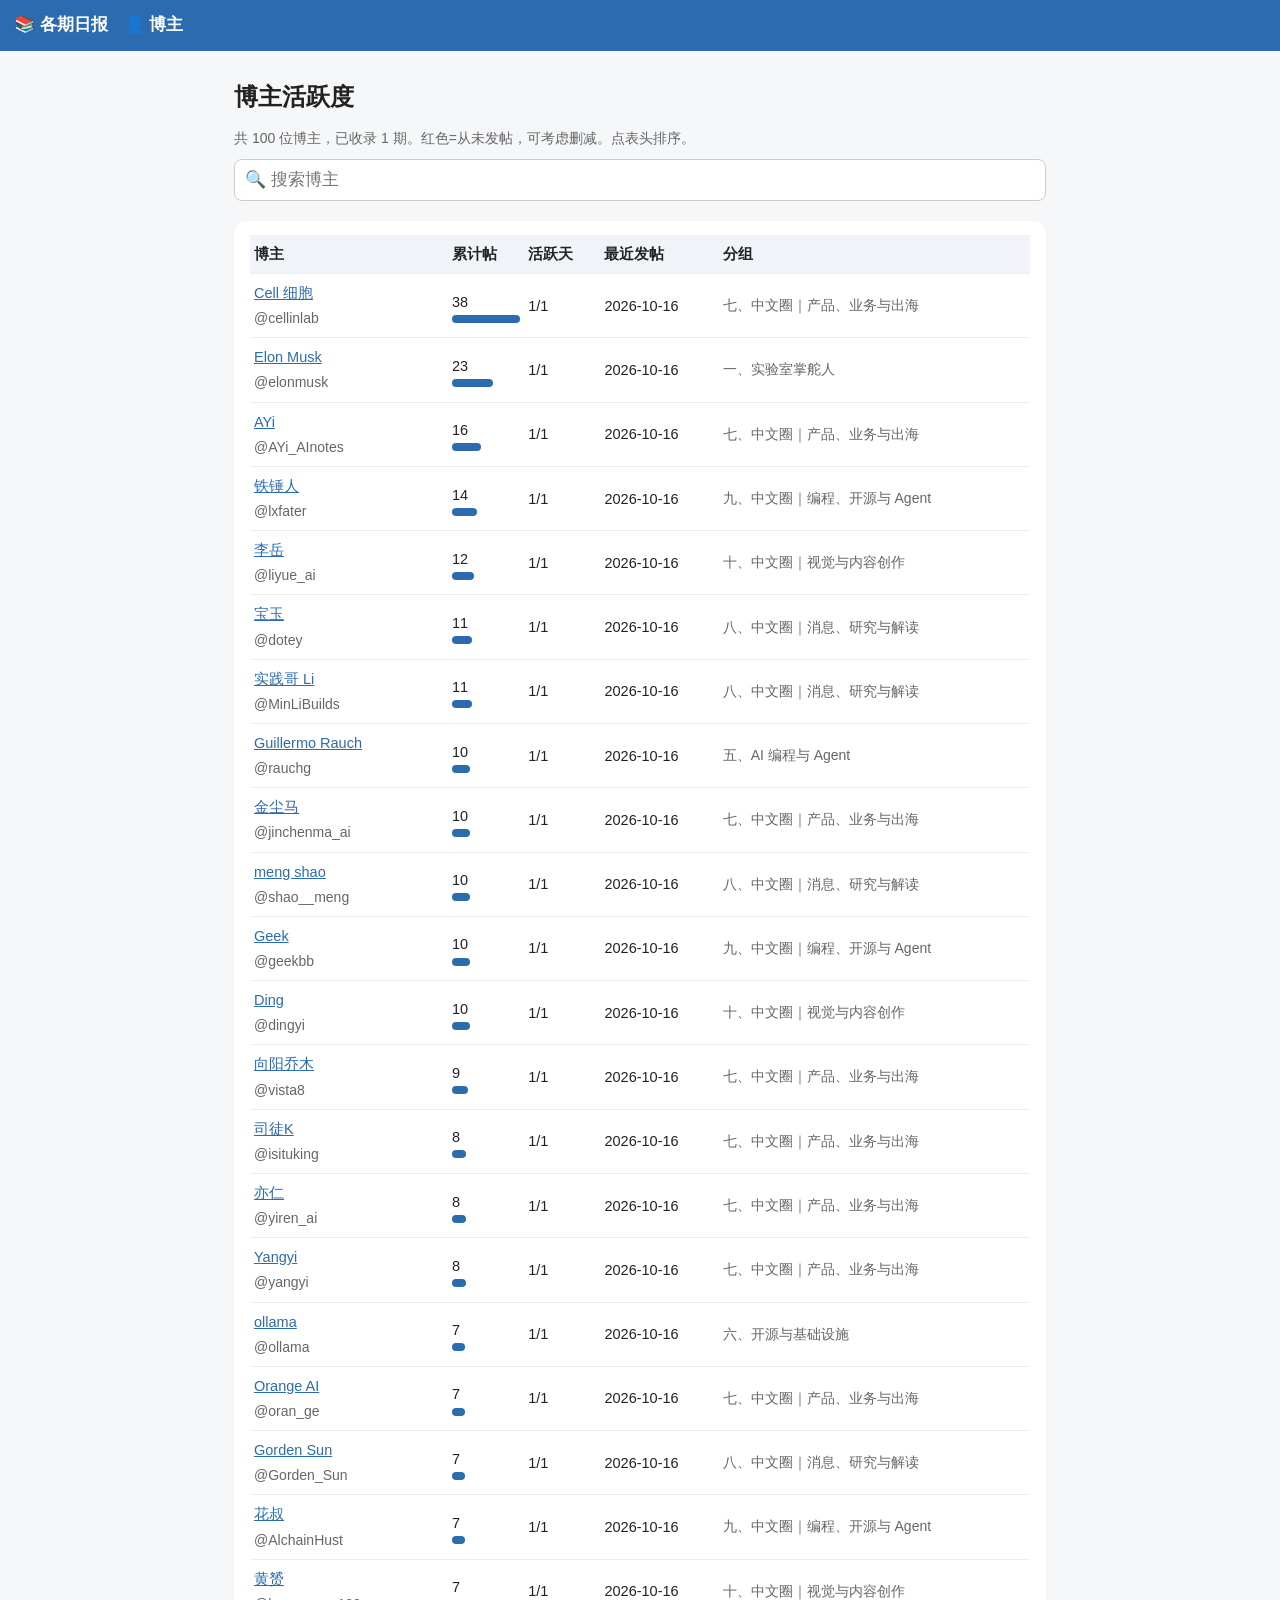
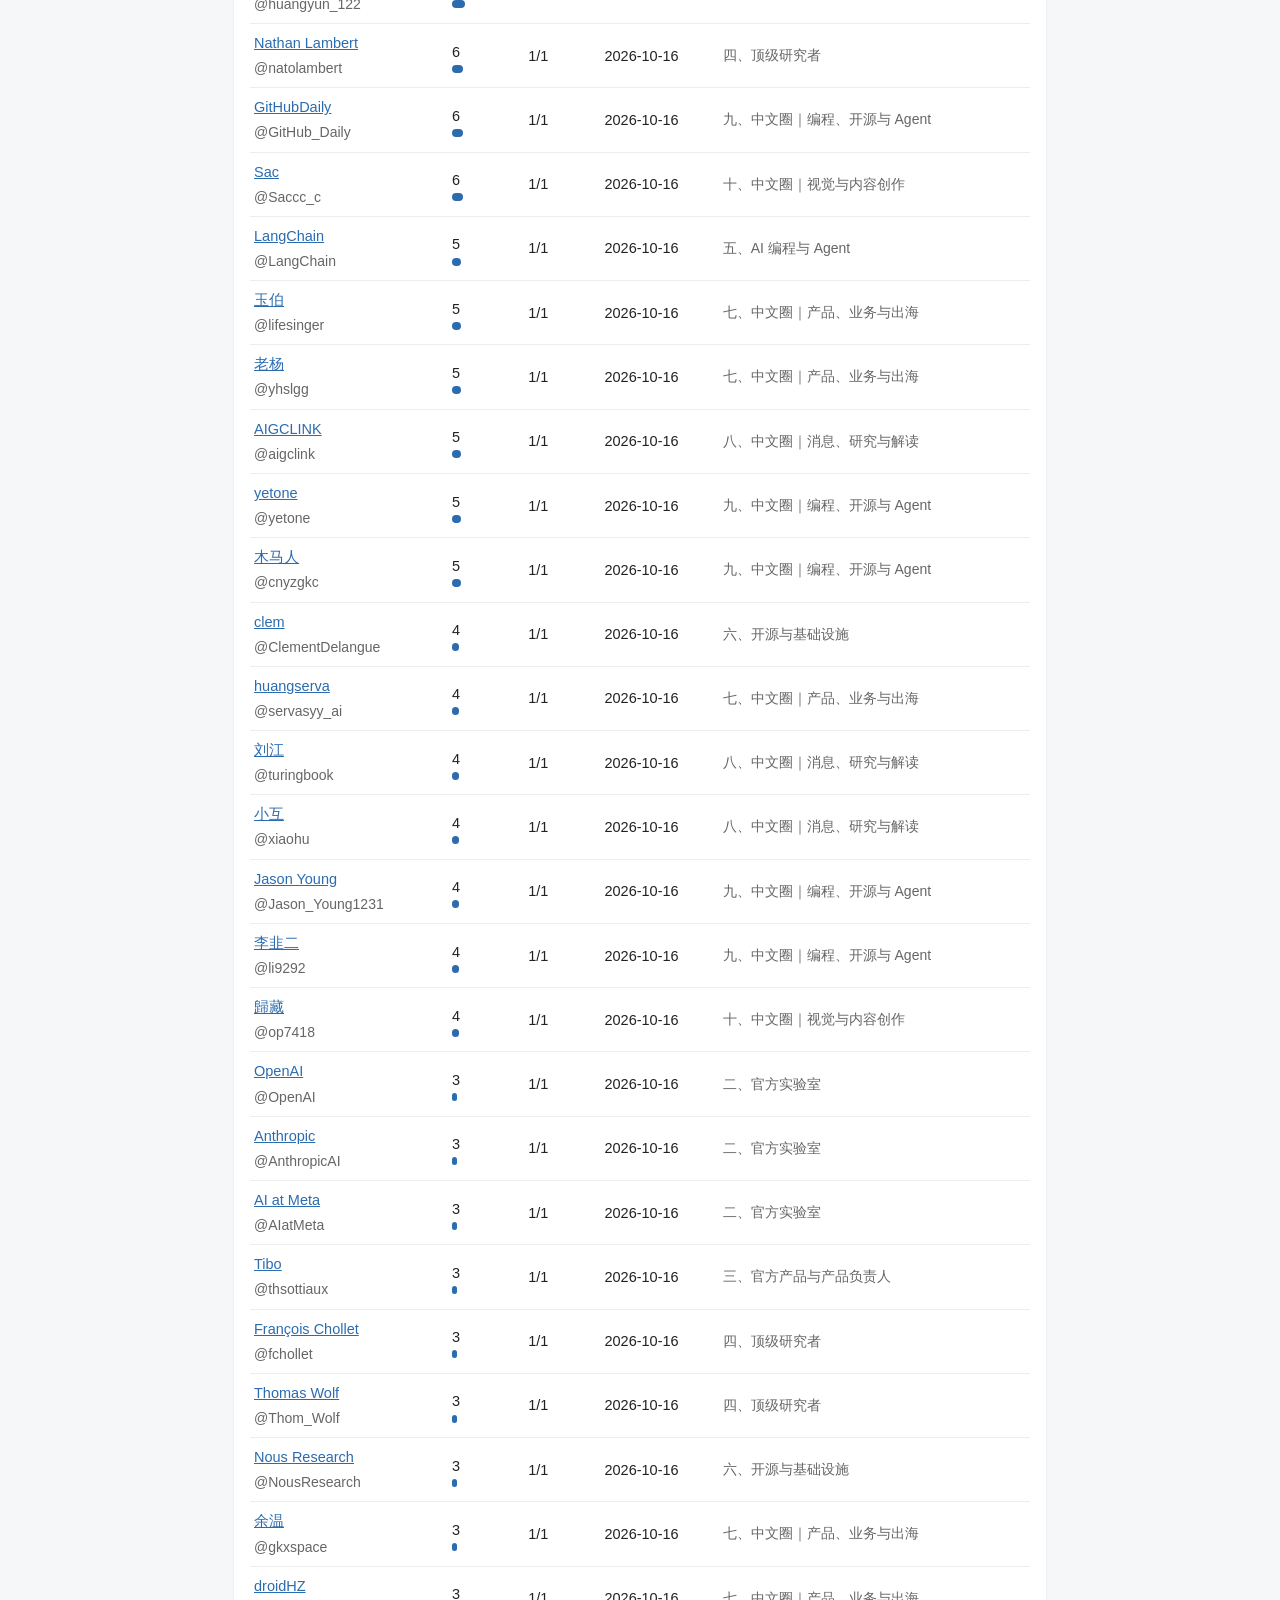
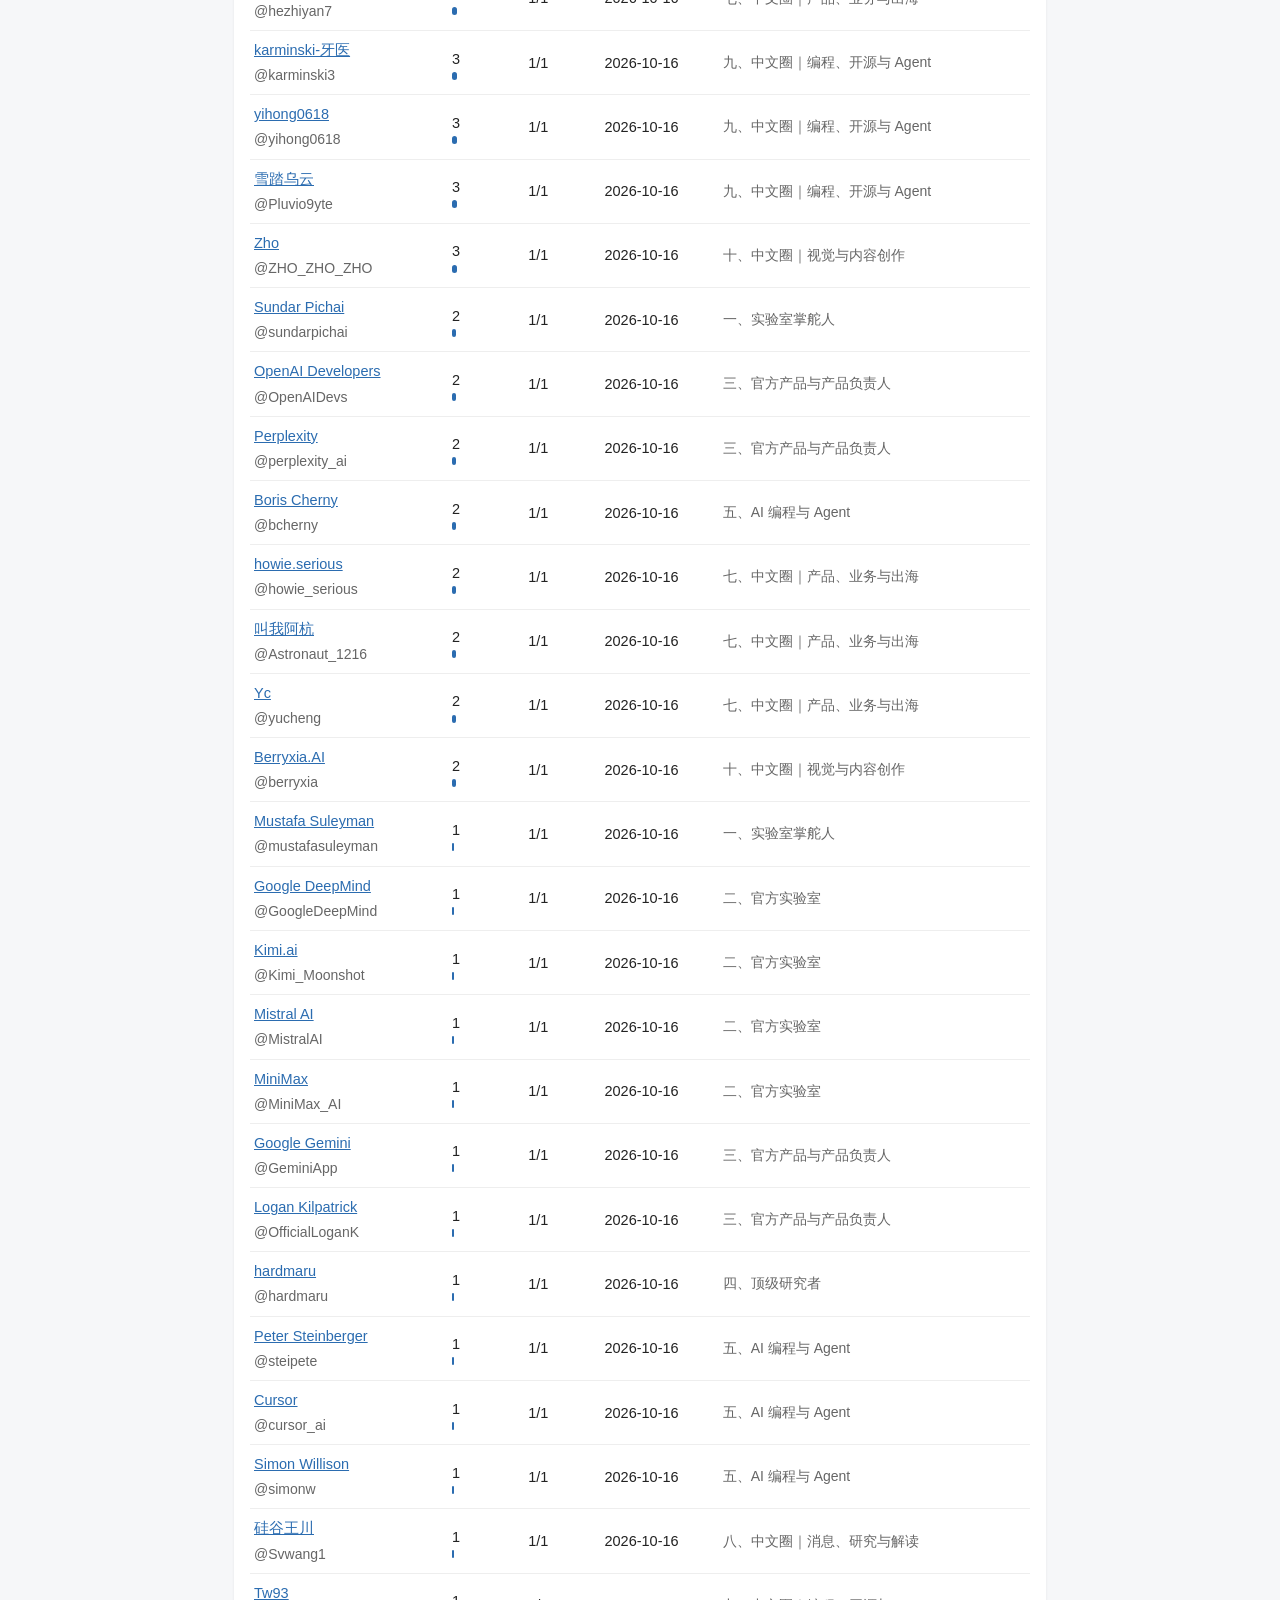
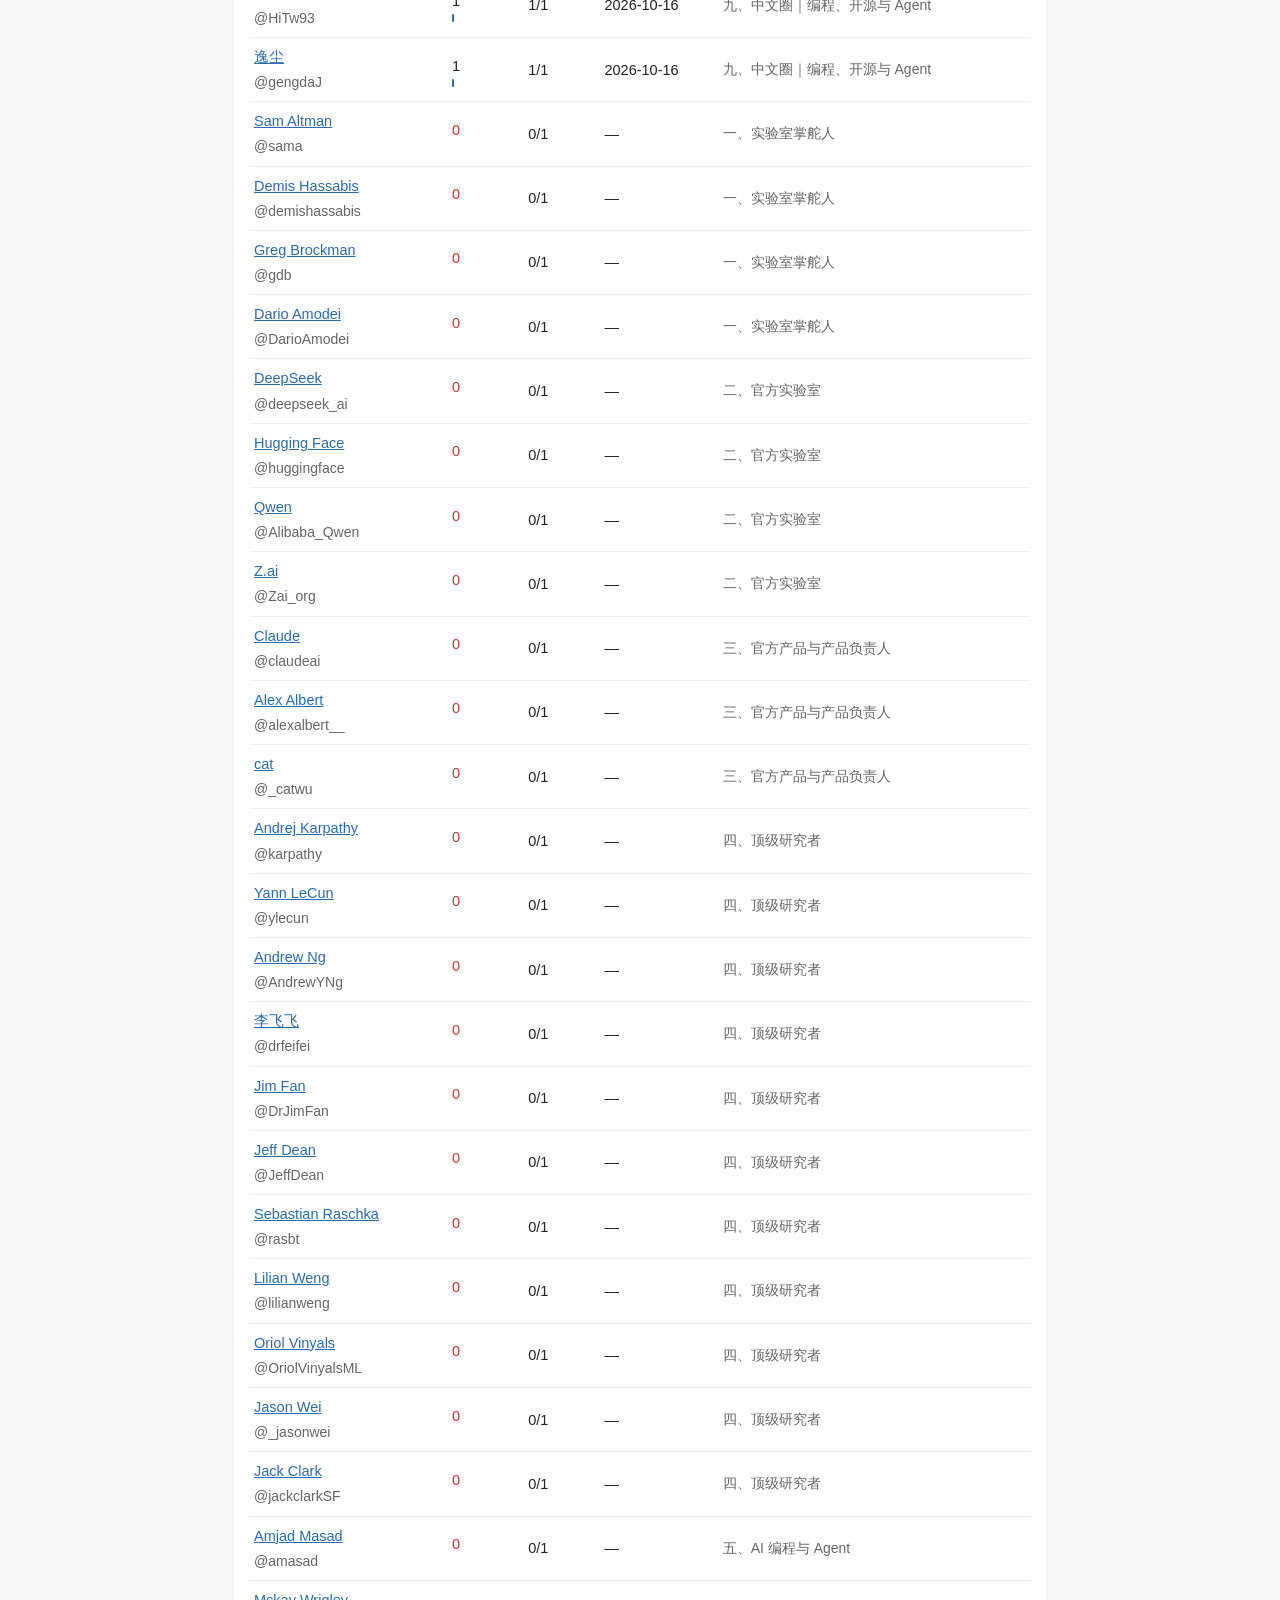
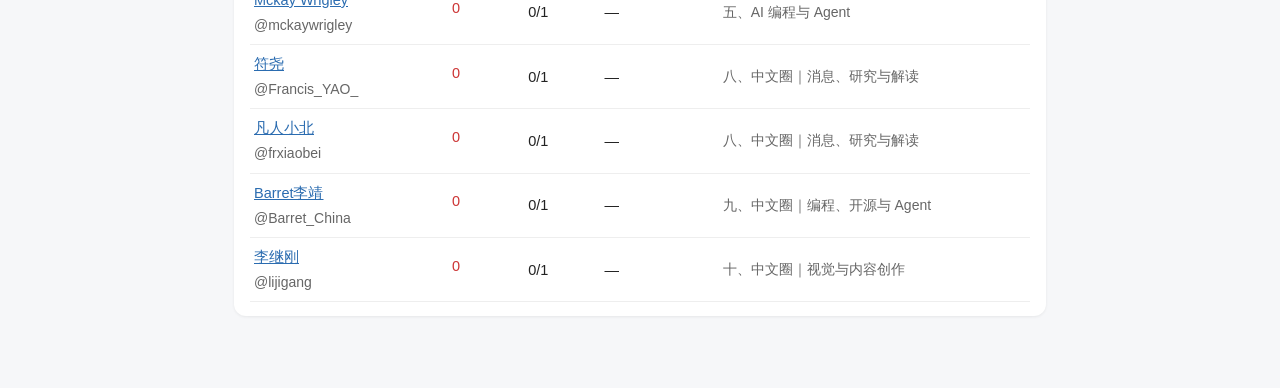
==== bloggers.html @ f1da1200 "first issue 2026-10-16" ====
<!doctype html><html lang="zh-CN"><head><meta charset="utf-8"><meta name="viewport" content="width=device-width,initial-scale=1"><title>博主活跃度</title><link rel="stylesheet" href="assets/style.css"><script src="assets/common.js"></script></head>
<body><main><h1>博主活跃度</h1><div class="sub" id="s"></div><div class="controls"><input id="q" placeholder="🔍 搜索博主"></div><div class="card"><table><thead><tr><th data-k="name">博主</th><th data-k="total">累计帖</th><th data-k="days_active">活跃天</th><th data-k="last" class="hide-m">最近发帖</th><th class="hide-m">分组</th></tr></thead><tbody id="tb"></tbody></table></div></main>
<script>let B,k='total',q='';fetch('data/bloggers.json').then(r=>r.json()).then(x=>{B=x;$('#s').textContent=`共 ${x.bloggers.length} 位博主，已收录 ${x.issues} 期。红色=从未发帖，可考虑删减。点表头排序。`;r()});
document.querySelectorAll('th[data-k]').forEach(t=>t.onclick=()=>{k=t.dataset.k;r()});$('#q').oninput=e=>{q=e.target.value.toLowerCase();r()};
function r(){const m=Math.max(1,...B.bloggers.map(b=>b.total));const L=B.bloggers.filter(b=>(b.handle+b.name).toLowerCase().includes(q)).sort((a,b)=>k==='name'?a.name.localeCompare(b.name):(b[k]>a[k]?1:b[k]<a[k]?-1:0));
$('#tb').innerHTML=L.map(b=>`<tr><td><a href="https://x.com/${b.handle}" target="_blank">${esc(b.name)}</a><div class="sub">@${esc(b.handle)}</div></td><td class="${b.total?'':'zero'}">${b.total}<div class="bar" style="width:${b.total/m*100}%"></div></td><td>${b.days_active}/${B.issues}</td><td class="hide-m">${b.last||'—'}</td><td class="hide-m sub">${esc(b.group.split('：')[0])}</td></tr>`).join('')}</script></body></html>
---- assets/style.css ----
*{box-sizing:border-box}body{font-family:-apple-system,"PingFang SC","Microsoft YaHei",sans-serif;background:#f6f7f9;color:#222;margin:0;line-height:1.8;font-size:17px}
main{max-width:840px;margin:auto;padding:16px 14px 60px}header.nav{background:#2b6cb0;color:#fff;padding:10px 14px}header.nav a{color:#fff;margin-right:16px;text-decoration:none;font-weight:600}
h1{font-size:24px;margin:8px 0}.sub{color:#666;font-size:14px}a{color:#2b6cb0}
.card{background:#fff;border-radius:12px;padding:14px 16px;margin:12px 0;box-shadow:0 1px 3px #0001}
.stats{display:flex;gap:10px}.stats div{flex:1;background:#fff;border-radius:10px;padding:8px;text-align:center;font-size:14px}.stats b{display:block;font-size:24px;color:#2b6cb0}
.tldr{background:#fff7e0;border-left:6px solid #f0a500}.insight{background:#eefaf1;border-left:6px solid #2f9e57}.insight h3{margin:10px 0 2px;font-size:17px}.insight p{margin:0 0 6px}
.controls{position:sticky;top:0;background:#f6f7f9;padding:8px 0;z-index:5}.controls input{width:100%;font-size:17px;padding:10px;border:1px solid #ccc;border-radius:8px}
.chips{margin-top:6px}.chip{display:inline-block;border:1px solid #bbb;border-radius:16px;padding:2px 10px;margin:3px;font-size:14px;cursor:pointer;background:#fff;user-select:none}.chip.on{background:#2b6cb0;color:#fff;border-color:#2b6cb0}
.post{padding:12px 0;border-bottom:1px dashed #e3e3e3}.post.hl{background:#fffbe8;margin:0 -10px;padding:12px 10px;border-radius:8px}.star{background:#f0a500;color:#fff;font-size:12px;padding:1px 6px;border-radius:4px;margin-right:6px}
.c{font-weight:600}.kp{margin:4px 0;font-size:15.5px}.zh{font-size:15.5px;color:#234;margin-top:4px}details{font-size:14.5px;color:#666}details pre{white-space:pre-wrap;font-family:inherit;border-left:3px solid #ddd;padding-left:8px;margin:4px 0}
.meta{font-size:13px;color:#999}.tag{font-size:12px;background:#eef2f7;border-radius:4px;padding:0 5px;margin-right:4px;color:#456}
h2{font-size:19px;margin:6px 0;border-bottom:1px solid #eee;padding-bottom:4px}h2 small{font-weight:normal;color:#888;font-size:13px}
table{width:100%;border-collapse:collapse;font-size:14.5px}th,td{padding:6px 4px;border-bottom:1px solid #eee;text-align:left}th{cursor:pointer;background:#f0f3f7}
.bar{height:8px;background:#2b6cb0;border-radius:4px}.zero{color:#c33}.silent span{display:inline-block;background:#eee;border-radius:4px;padding:1px 6px;margin:3px;font-size:13px}
@media(max-width:600px){body{font-size:16px}.stats b{font-size:20px}.hide-m{display:none}}
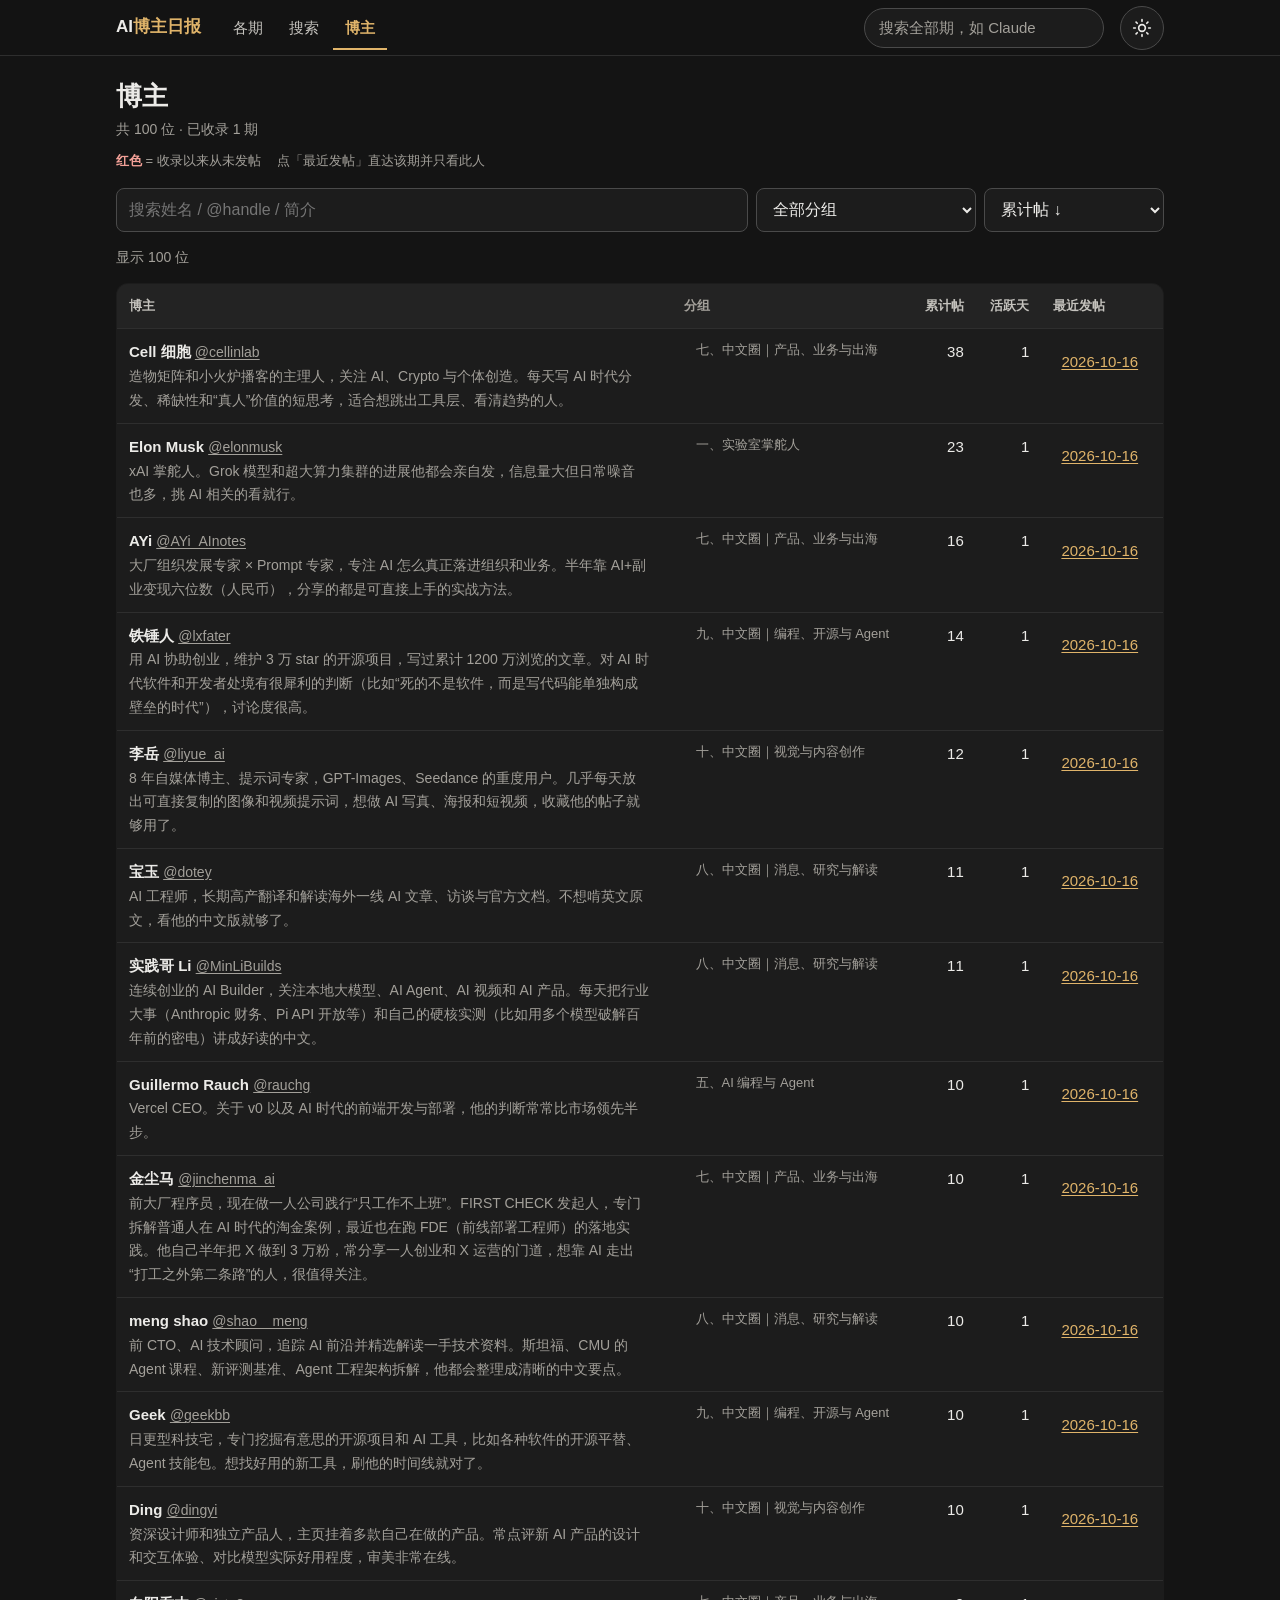
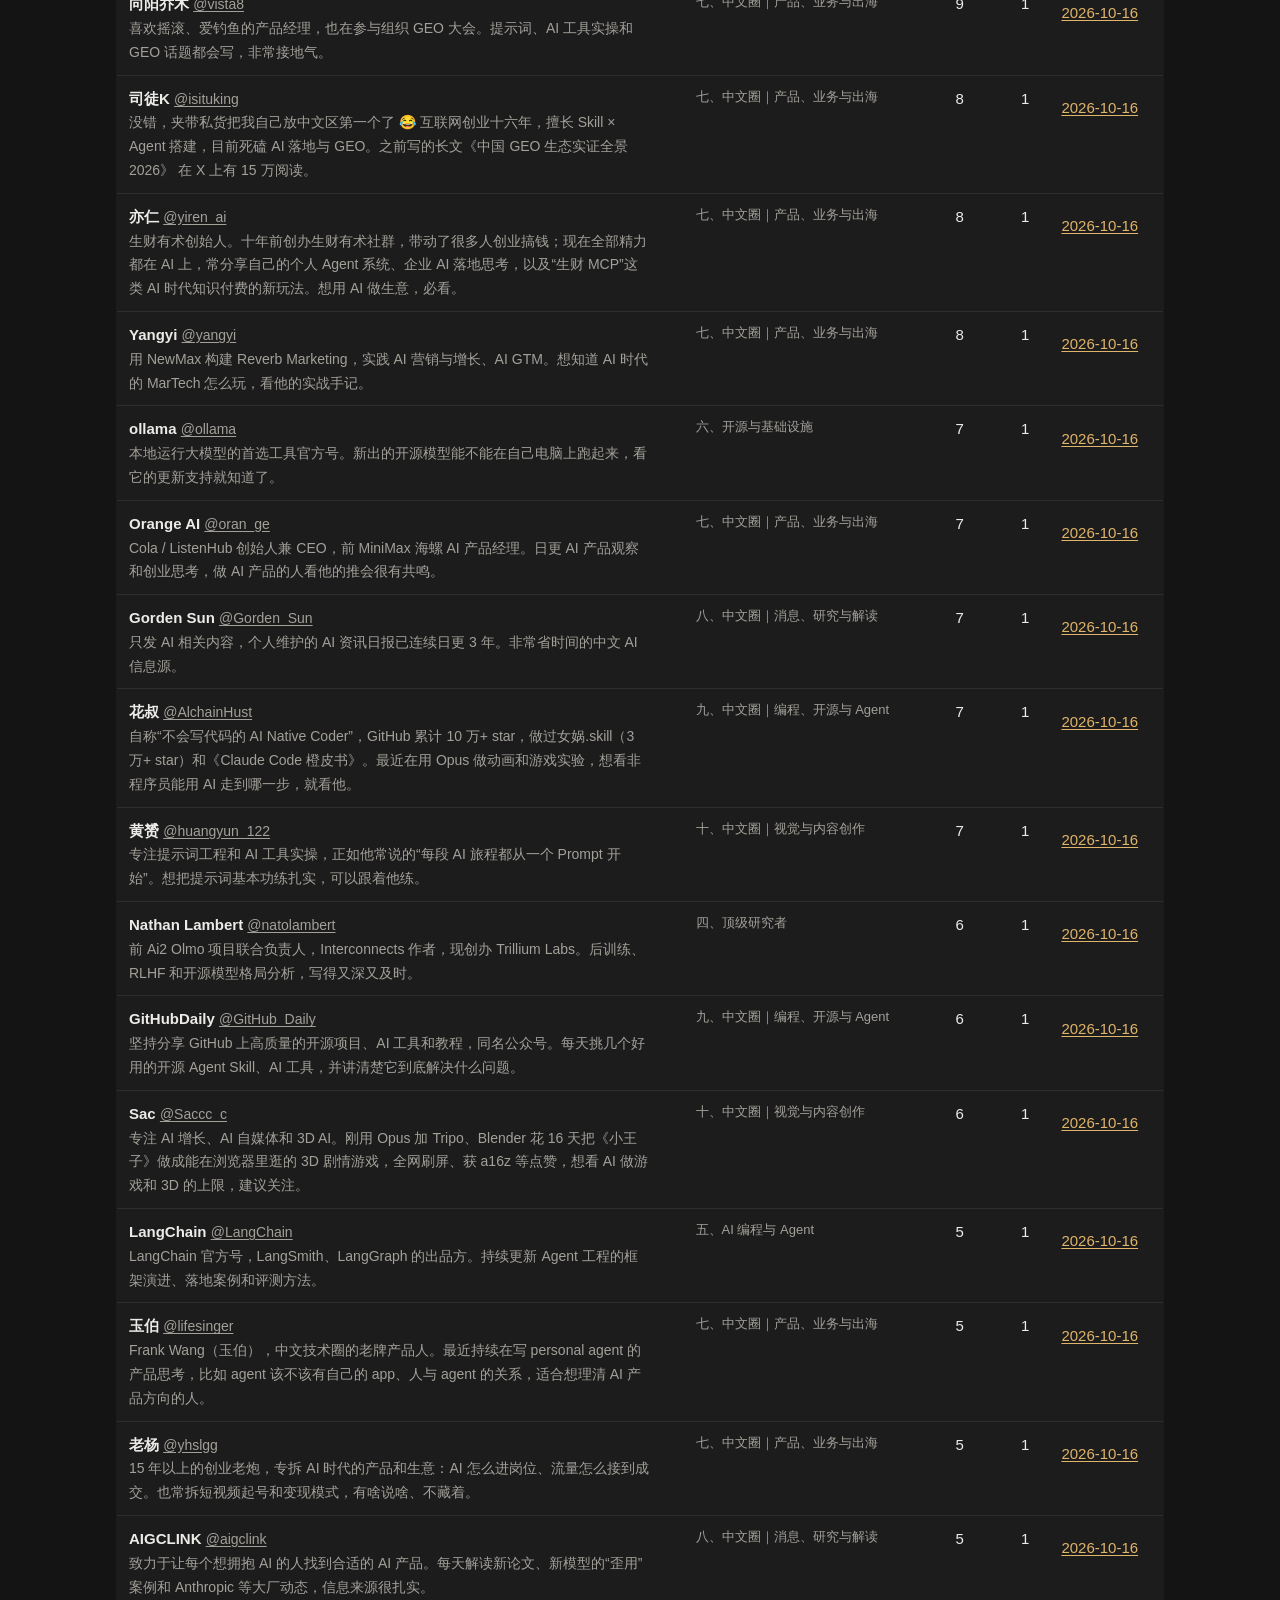
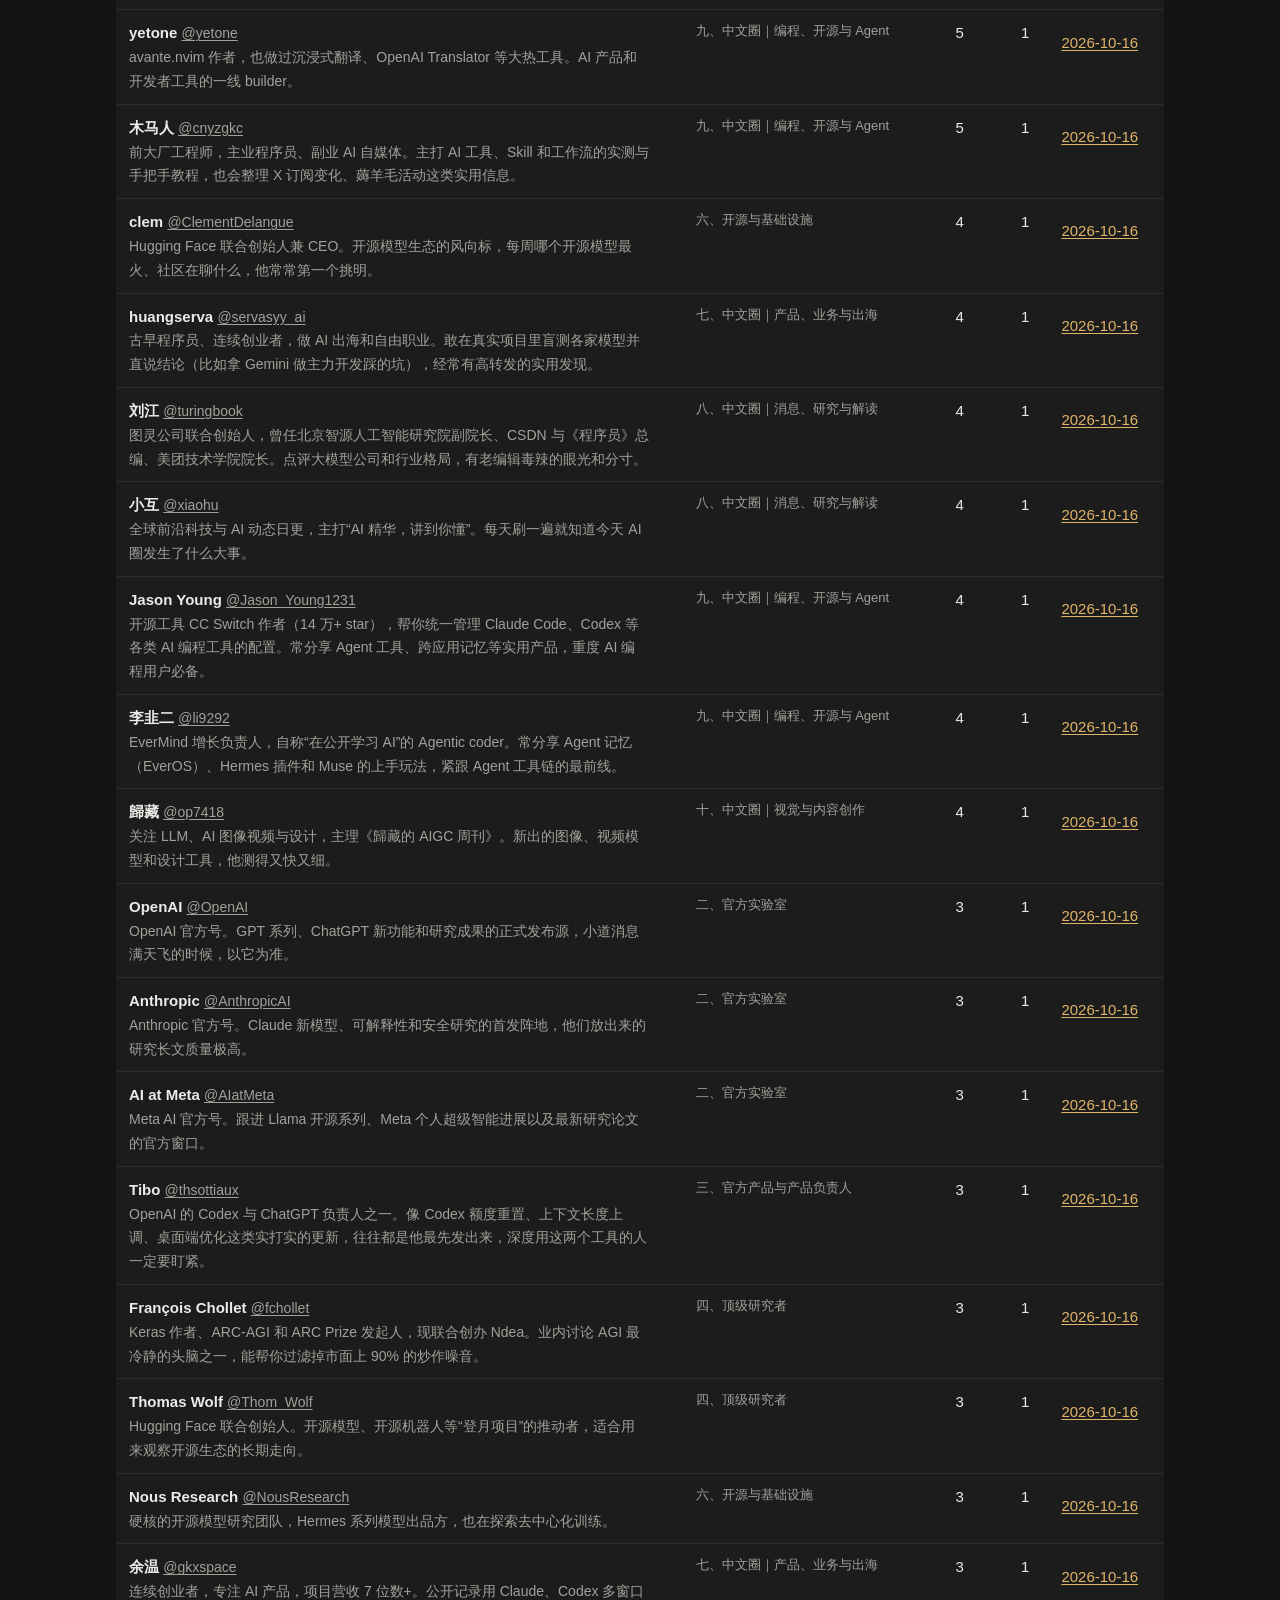
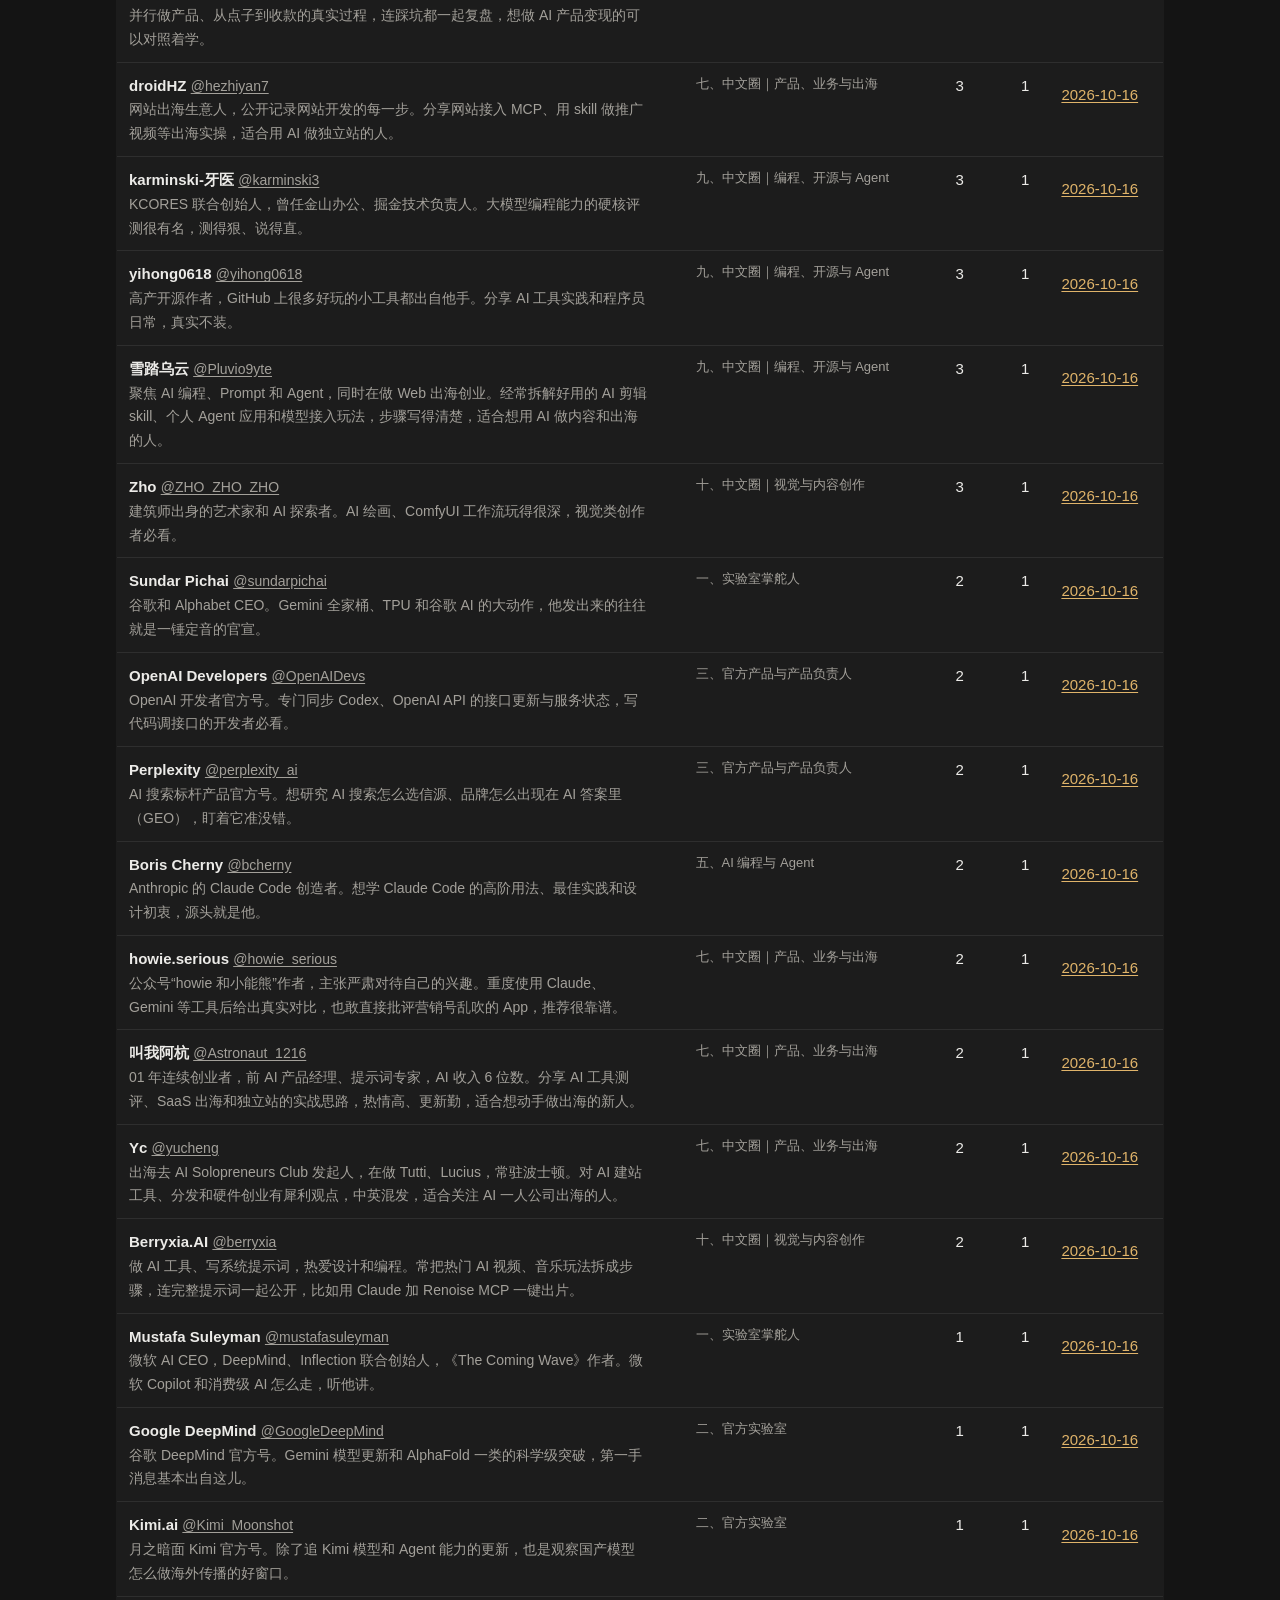
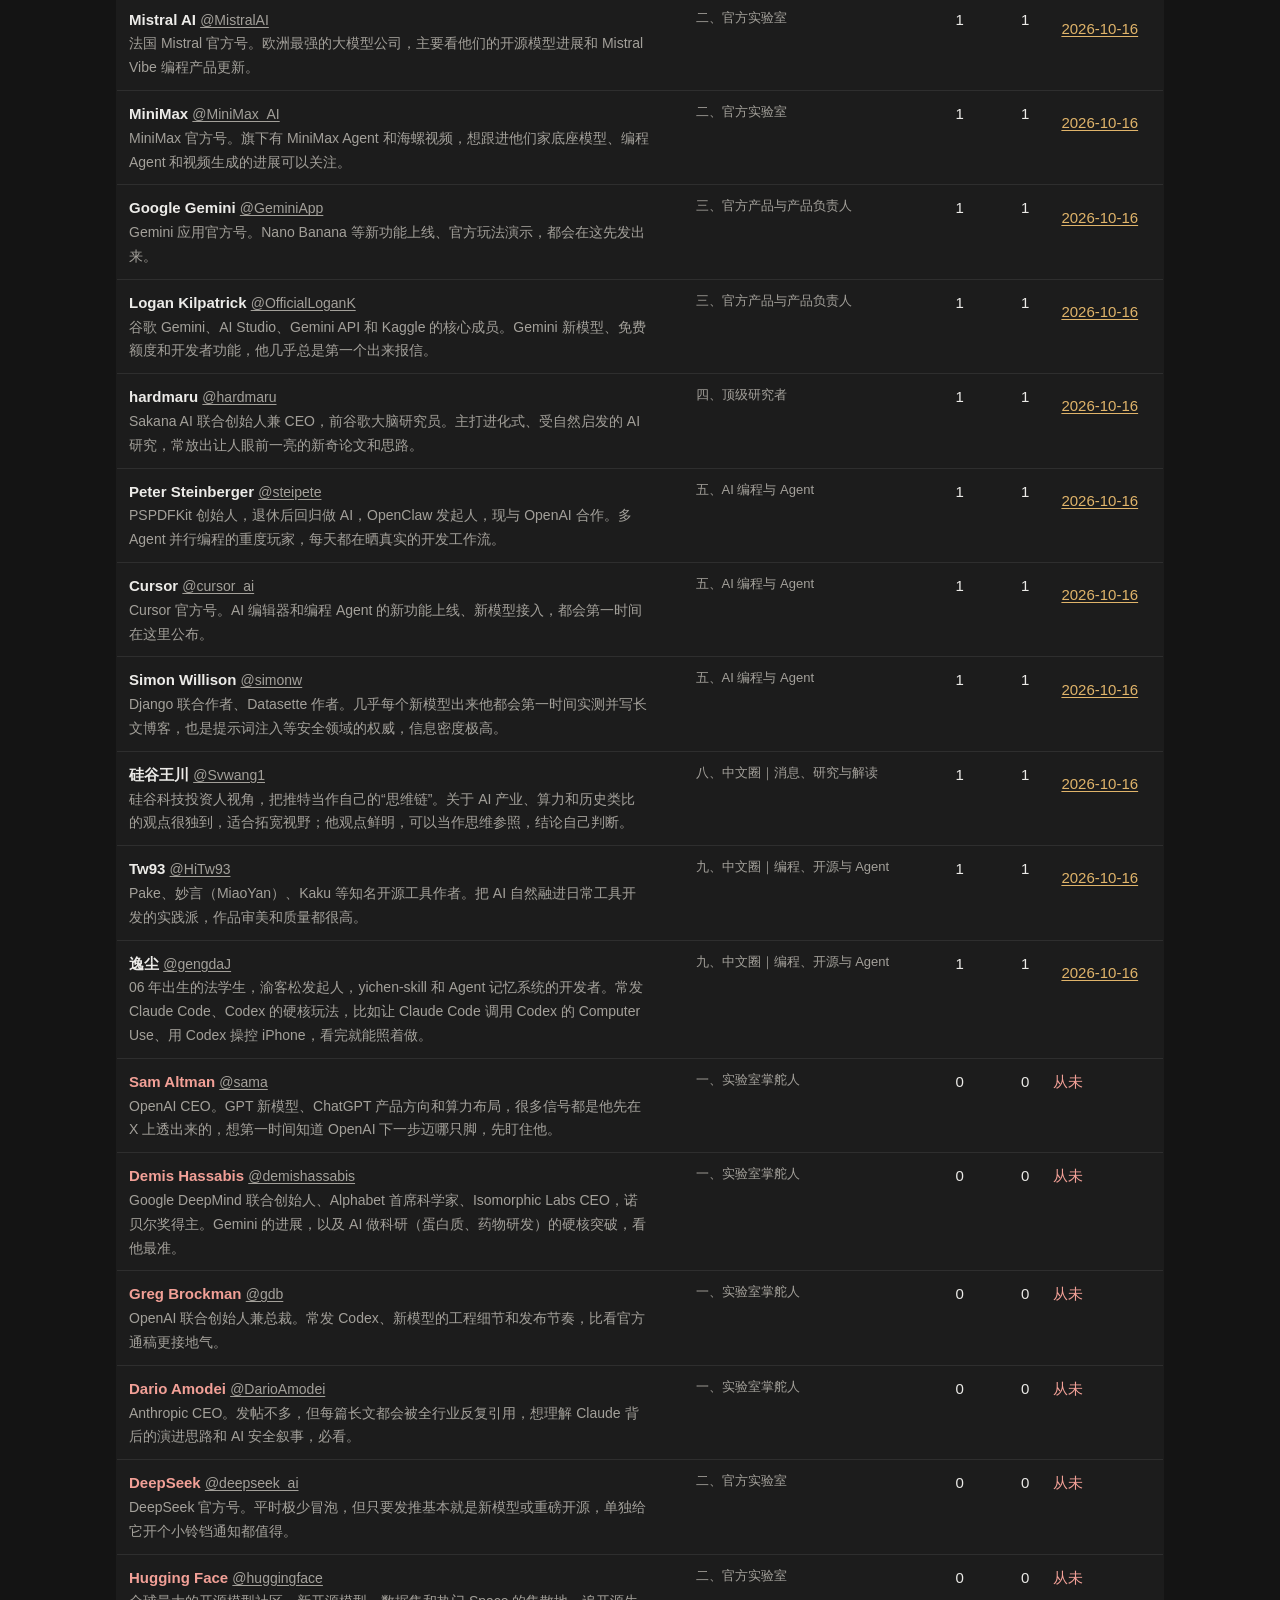
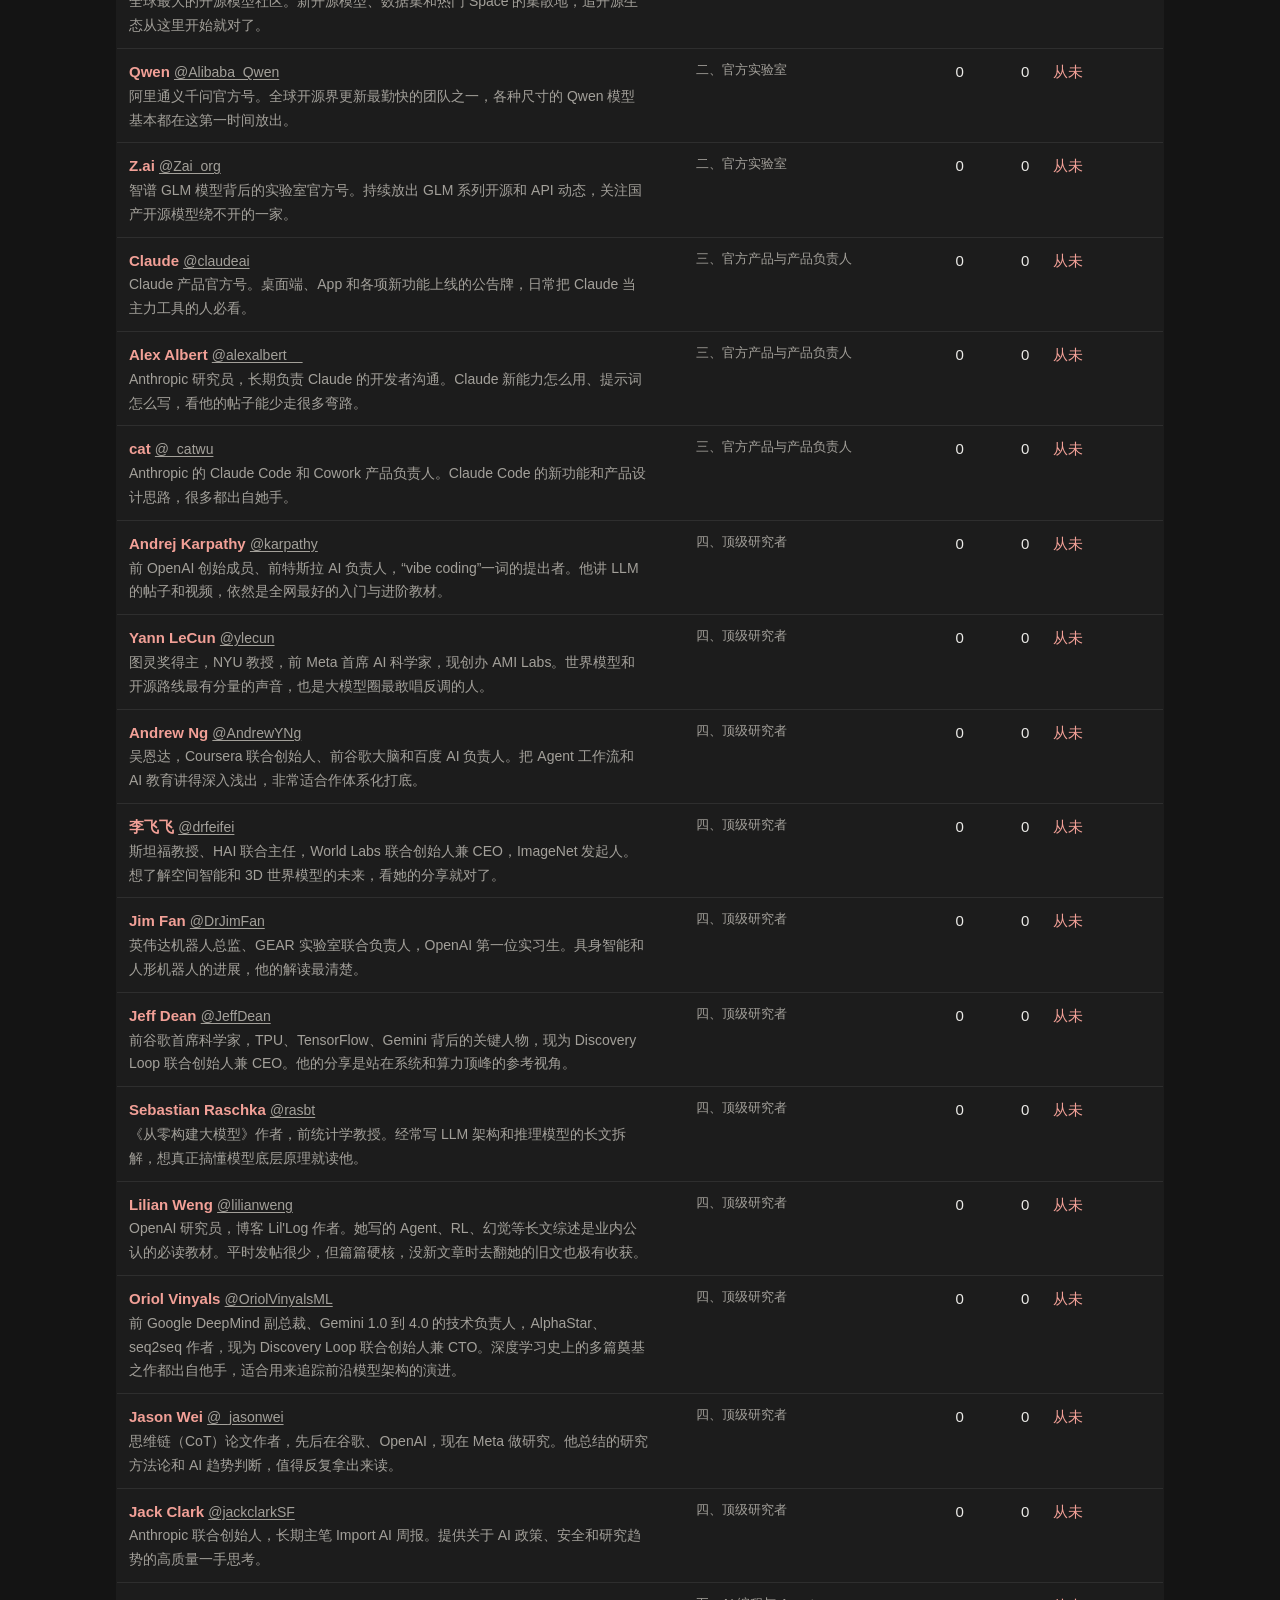
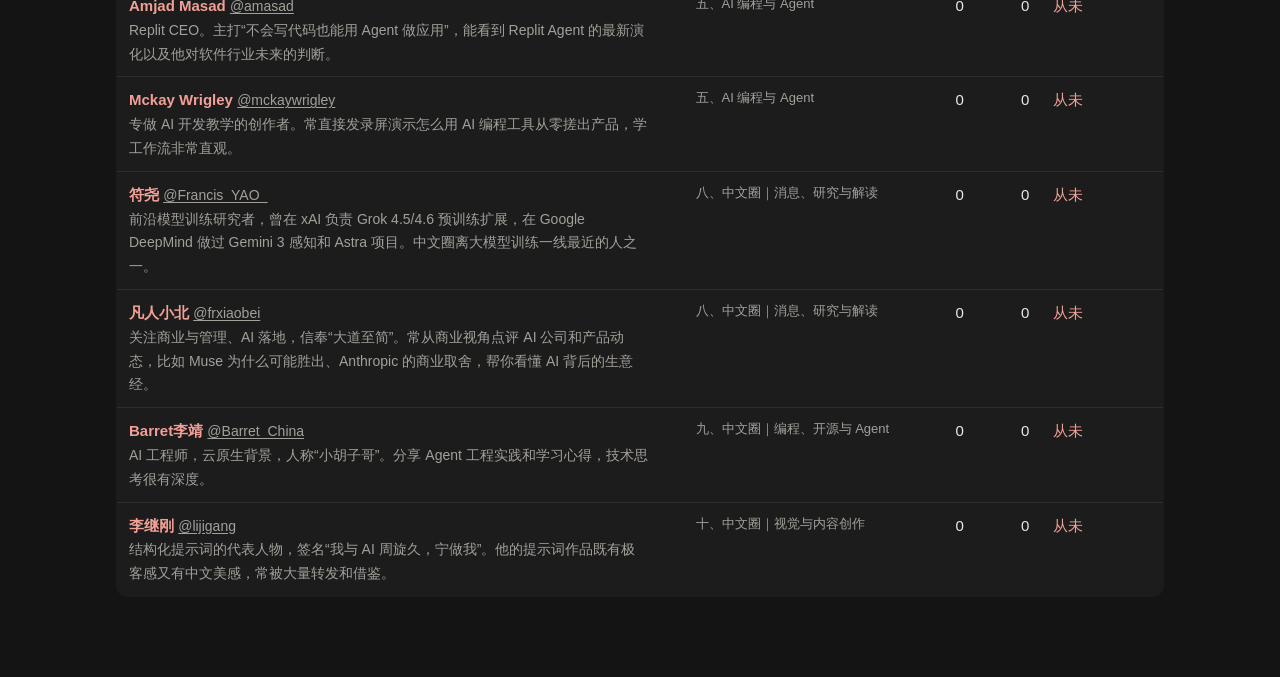
==== commit 0c8d66e9: "feat: v4.1 深色默认+主题切换、分点总结、搜索页、吸顶优化" ====
--- a/bloggers.html
+++ b/bloggers.html
@@ -1,6 +1,6 @@
-<!doctype html><html lang="zh-CN"><head><meta charset="utf-8"><meta name="viewport" content="width=device-width,initial-scale=1"><title>博主活跃度</title><link rel="stylesheet" href="assets/style.css"><script src="assets/common.js"></script></head>
-<body><main><h1>博主活跃度</h1><div class="sub" id="s"></div><div class="controls"><input id="q" placeholder="🔍 搜索博主"></div><div class="card"><table><thead><tr><th data-k="name">博主</th><th data-k="total">累计帖</th><th data-k="days_active">活跃天</th><th data-k="last" class="hide-m">最近发帖</th><th class="hide-m">分组</th></tr></thead><tbody id="tb"></tbody></table></div></main>
-<script>let B,k='total',q='';fetch('data/bloggers.json').then(r=>r.json()).then(x=>{B=x;$('#s').textContent=`共 ${x.bloggers.length} 位博主，已收录 ${x.issues} 期。红色=从未发帖，可考虑删减。点表头排序。`;r()});
-document.querySelectorAll('th[data-k]').forEach(t=>t.onclick=()=>{k=t.dataset.k;r()});$('#q').oninput=e=>{q=e.target.value.toLowerCase();r()};
-function r(){const m=Math.max(1,...B.bloggers.map(b=>b.total));const L=B.bloggers.filter(b=>(b.handle+b.name).toLowerCase().includes(q)).sort((a,b)=>k==='name'?a.name.localeCompare(b.name):(b[k]>a[k]?1:b[k]<a[k]?-1:0));
-$('#tb').innerHTML=L.map(b=>`<tr><td><a href="https://x.com/${b.handle}" target="_blank">${esc(b.name)}</a><div class="sub">@${esc(b.handle)}</div></td><td class="${b.total?'':'zero'}">${b.total}<div class="bar" style="width:${b.total/m*100}%"></div></td><td>${b.days_active}/${B.issues}</td><td class="hide-m">${b.last||'—'}</td><td class="hide-m sub">${esc(b.group.split('：')[0])}</td></tr>`).join('')}</script></body></html>
+<!doctype html><html lang="zh-CN"><head><meta charset="utf-8"><script>(function(){try{var t=localStorage.getItem("aidd-theme")}catch(e){}document.documentElement.dataset.theme=t==="light"?"light":"dark"})()</script><meta name="viewport" content="width=device-width,initial-scale=1">
+<title>博主 · AI博主日报</title><meta name="description" content="AI 博主活跃度与最近发帖"><meta property="og:title" content="博主 · AI博主日报"><meta property="og:description" content="AI 博主活跃度与最近发帖"><meta property="og:type" content="website">
+<link rel="icon" href="data:image/svg+xml,%3Csvg xmlns='http://www.w3.org/2000/svg' viewBox='0 0 32 32'%3E%3Crect width='32' height='32' rx='7' fill='%232b6cb0'/%3E%3Ctext x='16' y='22' font-size='16' text-anchor='middle' fill='white' font-family='sans-serif' font-weight='700'%3EAI%3C/text%3E%3C/svg%3E">
+<link rel="stylesheet" href="assets/style.css"><link rel="stylesheet" href="assets/theme.css"></head><body data-page="bloggers">
+<main id="main" tabindex="-1"><div class="skeleton" style="width:40%;height:28px"></div><div class="skeleton"></div><div class="skeleton" style="width:80%"></div></main>
+<script src="assets/common.js"></script><script src="assets/bloggers.js"></script><script src="assets/theme-toggle.js"></script></body></html>
--- a/assets/style.css
+++ b/assets/style.css
@@ -1,15 +1,243 @@
-*{box-sizing:border-box}body{font-family:-apple-system,"PingFang SC","Microsoft YaHei",sans-serif;background:#f6f7f9;color:#222;margin:0;line-height:1.8;font-size:17px}
-main{max-width:840px;margin:auto;padding:16px 14px 60px}header.nav{background:#2b6cb0;color:#fff;padding:10px 14px}header.nav a{color:#fff;margin-right:16px;text-decoration:none;font-weight:600}
-h1{font-size:24px;margin:8px 0}.sub{color:#666;font-size:14px}a{color:#2b6cb0}
-.card{background:#fff;border-radius:12px;padding:14px 16px;margin:12px 0;box-shadow:0 1px 3px #0001}
-.stats{display:flex;gap:10px}.stats div{flex:1;background:#fff;border-radius:10px;padding:8px;text-align:center;font-size:14px}.stats b{display:block;font-size:24px;color:#2b6cb0}
-.tldr{background:#fff7e0;border-left:6px solid #f0a500}.insight{background:#eefaf1;border-left:6px solid #2f9e57}.insight h3{margin:10px 0 2px;font-size:17px}.insight p{margin:0 0 6px}
-.controls{position:sticky;top:0;background:#f6f7f9;padding:8px 0;z-index:5}.controls input{width:100%;font-size:17px;padding:10px;border:1px solid #ccc;border-radius:8px}
-.chips{margin-top:6px}.chip{display:inline-block;border:1px solid #bbb;border-radius:16px;padding:2px 10px;margin:3px;font-size:14px;cursor:pointer;background:#fff;user-select:none}.chip.on{background:#2b6cb0;color:#fff;border-color:#2b6cb0}
-.post{padding:12px 0;border-bottom:1px dashed #e3e3e3}.post.hl{background:#fffbe8;margin:0 -10px;padding:12px 10px;border-radius:8px}.star{background:#f0a500;color:#fff;font-size:12px;padding:1px 6px;border-radius:4px;margin-right:6px}
-.c{font-weight:600}.kp{margin:4px 0;font-size:15.5px}.zh{font-size:15.5px;color:#234;margin-top:4px}details{font-size:14.5px;color:#666}details pre{white-space:pre-wrap;font-family:inherit;border-left:3px solid #ddd;padding-left:8px;margin:4px 0}
-.meta{font-size:13px;color:#999}.tag{font-size:12px;background:#eef2f7;border-radius:4px;padding:0 5px;margin-right:4px;color:#456}
-h2{font-size:19px;margin:6px 0;border-bottom:1px solid #eee;padding-bottom:4px}h2 small{font-weight:normal;color:#888;font-size:13px}
-table{width:100%;border-collapse:collapse;font-size:14.5px}th,td{padding:6px 4px;border-bottom:1px solid #eee;text-align:left}th{cursor:pointer;background:#f0f3f7}
-.bar{height:8px;background:#2b6cb0;border-radius:4px}.zero{color:#c33}.silent span{display:inline-block;background:#eee;border-radius:4px;padding:1px 6px;margin:3px;font-size:13px}
-@media(max-width:600px){body{font-size:16px}.stats b{font-size:20px}.hide-m{display:none}}
+/* AI 博主日报 · 改版原型样式（tokens 见 设计规范.md） */
+:root{
+ --r-sm:8px;--r-md:12px;--r-pill:999px;
+ --s1:4px;--s2:8px;--s3:12px;--s4:16px;--s5:24px;--s6:32px;--s7:48px;
+}
+*{box-sizing:border-box}
+html{scroll-padding-top:120px}
+body{margin:0;background:var(--bg);color:var(--text);font:16px/1.7 var(--font);-webkit-text-size-adjust:100%}
+a{color:var(--primary);text-underline-offset:2px}
+:focus-visible{outline:3px solid var(--focus);outline-offset:2px;border-radius:4px}
+button{font:inherit;color:inherit}
+.sr{position:absolute;width:1px;height:1px;overflow:hidden;clip:rect(0 0 0 0)}
+.skip{position:absolute;left:-999px}.skip:focus{left:8px;top:8px;background:var(--surface);color:var(--text);padding:8px;z-index:99}
+
+/* nav */
+.nav{background:var(--surface);border-bottom:1px solid var(--border);position:relative;z-index:20}
+.nav-in{max-width:1080px;margin:auto;display:flex;align-items:center;gap:var(--s2);padding:0 var(--s4);height:55px}
+.logo{font-weight:700;font-size:17px;color:var(--text);text-decoration:none;margin-right:var(--s3);white-space:nowrap;display:inline-flex;align-items:center;min-height:44px;min-width:44px}
+.logo span{color:var(--primary)}
+.nav-links{display:flex;gap:2px}
+.nav-links a{display:flex;align-items:center;min-height:44px;padding:0 12px;border-radius:var(--r-sm);color:var(--text-2);text-decoration:none;font-size:15px;white-space:nowrap}
+.nav-links a:hover{background:var(--bg);color:var(--text)}
+.nav-links a[aria-current=page]{color:var(--primary);font-weight:600;box-shadow:inset 0 -2px 0 var(--primary);border-radius:0}
+.nav-search{margin-left:auto;display:flex}
+.nav-search input{width:240px;height:40px;border:1px solid var(--border-strong);border-radius:var(--r-pill);padding:0 14px;font:inherit;font-size:15px;background:var(--bg)}
+.nav-search .icon-btn{display:none}
+@media(max-width:720px){
+ .nav-in{padding:0 var(--s2) 0 var(--s4)}
+ .logo{font-size:16px;margin-right:auto}
+ .nav-links a{padding:0 10px}
+ .nav-search{margin-left:0}
+ .nav-search input{display:none}
+ .nav-search .icon-btn{display:flex}
+ .nav-links .hide-m{display:none}
+}
+
+main{max-width:1080px;margin:auto;padding:var(--s5) var(--s4) 80px}
+.narrow{max-width:760px}
+h1{font-size:26px;line-height:1.3;margin:0}
+h2{font-size:20px;line-height:1.35;margin:0}
+h3{font-size:17px;line-height:1.45;margin:0}
+.meta{color:var(--muted);font-size:14px}
+.section{margin-top:var(--s6)}
+.section-h{display:flex;align-items:baseline;justify-content:space-between;gap:var(--s3);margin-bottom:var(--s3)}
+.card{background:var(--surface);border:1px solid var(--border);border-radius:var(--r-md);padding:var(--s4) var(--s4)}
+
+/* buttons / chips */
+.btn{display:inline-flex;align-items:center;justify-content:center;gap:6px;min-height:44px;padding:0 18px;border-radius:var(--r-sm);border:1px solid var(--border-strong);background:var(--surface);cursor:pointer;text-decoration:none;color:var(--text);font-size:15px;font-weight:500}
+.btn:hover{background:var(--bg)}
+.btn:active{transform:translateY(1px)}
+.btn-primary{background:var(--primary);border-color:var(--primary);color:var(--on-primary)}
+.btn-primary:hover{background:var(--primary-hover)}
+.btn-text{border-color:transparent;background:none;color:var(--primary);padding:0 10px}
+.btn-text:hover{background:var(--primary-weak)}
+.btn[disabled],.btn[aria-disabled=true]{color:var(--disabled);border-color:var(--border);background:var(--bg);cursor:not-allowed;pointer-events:none}
+.icon-btn{width:44px;height:44px;border:0;background:none;border-radius:var(--r-sm);display:flex;align-items:center;justify-content:center;cursor:pointer;color:var(--text-2)}
+.icon-btn:hover{background:var(--bg)}
+.chip{display:inline-flex;align-items:center;gap:6px;min-height:36px;padding:0 14px;border:1px solid var(--border-strong);border-radius:var(--r-pill);background:var(--surface);font-size:14px;cursor:pointer;white-space:nowrap;color:var(--text-2);text-decoration:none;position:relative}
+.chip::after{content:"";position:absolute;inset:-4px 0}/* 扩展点击区到 44px */
+.chip .n{color:var(--muted);font-size:13px}
+.chip:hover{border-color:var(--primary);color:var(--primary)}
+.chip[aria-pressed=true]{background:var(--primary);border-color:var(--primary);color:var(--on-primary)}
+.chip[aria-pressed=true] .n{color:var(--on-primary)}
+.badge{display:inline-flex;align-items:center;height:22px;padding:0 8px;border-radius:var(--r-pill);font-size:12px;font-weight:600;background:var(--primary-weak);color:var(--primary)}
+.badge-pick{background:var(--pick-bg);color:var(--pick)}
+.badge-new{background:var(--primary);color:var(--on-primary)}
+mark{background:var(--mark);color:inherit;padding:0 1px;border-radius:2px}
+
+/* home */
+.home-grid{display:grid;grid-template-columns:1fr;gap:var(--s5)}
+.home-grid>*{min-width:0}
+@media(min-width:960px){.home-grid{grid-template-columns:minmax(0,1fr) 320px;align-items:start}.aside{position:sticky;top:var(--s4)}}
+.hero{padding:var(--s5)}
+.hero-top{display:flex;align-items:center;gap:var(--s2);flex-wrap:wrap}
+.hero h1{font-size:24px}
+.summary{margin:var(--s3) 0 0;font-size:16px;color:var(--text);display:-webkit-box;-webkit-line-clamp:3;-webkit-box-orient:vertical;overflow:hidden}
+.summary.open{display:block}
+.insight-list{list-style:none;margin:var(--s4) 0 0;padding:0;border-top:1px solid var(--border)}
+.insight-list li{border-bottom:1px solid var(--border)}
+.insight-list a{display:flex;gap:var(--s3);align-items:flex-start;padding:12px 0;min-height:44px;color:var(--text);text-decoration:none;font-weight:600;line-height:1.5}
+.insight-list a:hover{color:var(--insight)}
+.num{flex:none;width:24px;height:24px;border-radius:50%;background:var(--insight-bg);color:var(--insight);font-size:13px;font-weight:700;display:flex;align-items:center;justify-content:center;margin-top:1px}
+.kicker{display:flex;align-items:center;gap:6px;color:var(--insight);font-weight:700;font-size:14px;margin-top:var(--s4)}
+.hero-actions{margin-top:var(--s4);display:flex;gap:var(--s2);flex-wrap:wrap}
+
+.cal-h{display:flex;align-items:center;justify-content:space-between;margin-bottom:var(--s2)}
+.cal{display:grid;grid-template-columns:repeat(7,1fr);gap:2px;text-align:center}
+.cal .wd{font-size:12px;color:var(--muted);padding:4px 0}
+.cal .d{height:40px;display:flex;align-items:center;justify-content:center;border-radius:var(--r-sm);font-size:14px;color:var(--disabled)}
+.cal a.d{color:var(--primary);font-weight:700;background:var(--primary-weak);text-decoration:none}
+.cal a.d:hover{background:var(--primary);color:var(--on-primary)}
+.cal .today{box-shadow:inset 0 0 0 1.5px var(--border-strong)}
+.cal-empty{grid-column:1/-1;font-size:13px;color:var(--muted);padding:4px 0 0}
+.strip{display:flex;gap:6px;overflow-x:auto;padding-bottom:4px;scrollbar-width:none}
+.strip a,.strip span{flex:none;width:48px;min-height:56px;border-radius:var(--r-sm);display:flex;flex-direction:column;align-items:center;justify-content:center;font-size:12px;color:var(--disabled);border:1px solid var(--border);text-decoration:none;background:var(--surface)}
+.strip b{font-size:16px}
+.strip a{color:var(--primary);border-color:var(--primary);background:var(--primary-weak)}
+.date-jump{display:flex;gap:var(--s2);margin-top:var(--s3)}
+.date-jump input{flex:1;height:44px;border:1px solid var(--border-strong);border-radius:var(--r-sm);padding:0 10px;font:inherit}
+.only-m{display:none}
+@media(max-width:959px){.only-d{display:none}.only-m{display:block}}
+
+.issue-card{display:block;color:inherit;text-decoration:none;padding:var(--s4);margin-bottom:var(--s3)}
+.issue-card:hover{border-color:var(--primary)}
+.issue-card .row{display:flex;justify-content:space-between;gap:var(--s2);align-items:baseline;flex-wrap:wrap}
+.issue-card .date{font-weight:700;font-size:17px}
+.issue-card .sum{margin:6px 0 0;color:var(--text-2);display:-webkit-box;-webkit-line-clamp:2;-webkit-box-orient:vertical;overflow:hidden;font-size:15px}
+.issue-card ul{margin:var(--s2) 0 0;padding:0;list-style:none;font-size:14px}
+.issue-card li{padding-left:16px;position:relative;color:var(--text)}
+.issue-card li::before{content:"";position:absolute;left:2px;top:.75em;width:6px;height:6px;border-radius:50%;background:var(--insight-border)}
+.month-h{font-size:14px;color:var(--muted);font-weight:600;margin:var(--s4) 0 var(--s2)}
+.skeleton{height:14px;border-radius:4px;background:linear-gradient(90deg,var(--skeleton),var(--skeleton-hi),var(--skeleton));background-size:200% 100%;animation:sk 1.2s infinite;margin-top:8px}
+@keyframes sk{to{background-position:-200% 0}}
+
+/* issue */
+.issue-head{display:flex;justify-content:space-between;align-items:flex-end;gap:var(--s2)}
+@media(max-width:519px){.pl{display:none}.pager .btn{width:44px;padding:0}}
+.pager{display:flex;gap:var(--s2)}
+.pager .btn{padding:0 12px;font-size:14px}
+
+.tldr{margin-top:var(--s4);background:var(--pick-bg);border:1px solid var(--pick-line);border-radius:var(--r-sm);padding:var(--s3) var(--s4);font-size:16px}
+.tldr b{display:block;font-size:13px;color:var(--pick);margin-bottom:2px}
+.insights{margin-top:var(--s5);background:var(--insight-bg);border:1px solid var(--insight-line);border-radius:var(--r-md);padding:var(--s4)}
+.insights>.section-h h2{color:var(--insight)}
+.ins-grid{display:grid;gap:var(--s3)}
+@media(min-width:960px){.ins-grid{grid-template-columns:1fr 1fr}}
+.ins{background:var(--surface);border-radius:var(--r-sm);padding:var(--s4);border:1px solid var(--insight-line);scroll-margin-top:120px}
+.ins:target{box-shadow:0 0 0 2px var(--insight-border)}
+.ins-t{display:flex;gap:var(--s2);align-items:flex-start}
+.ins h3{font-size:17px}
+.ins .take{margin:var(--s2) 0 0;font-size:16px;color:var(--text)}
+.ins .take::before{content:"启发：";display:inline-block;font-size:12px;font-weight:700;color:var(--insight);background:var(--insight-bg);border-radius:4px;padding:0 6px;margin-right:6px;line-height:20px;vertical-align:1px}
+.ins details{margin-top:var(--s2)}
+.ins summary,.fold summary{list-style:none;cursor:pointer;color:var(--primary);font-size:14px;min-height:44px;min-width:44px;padding:0 12px;margin-left:-12px;display:inline-flex;align-items:center;gap:4px;box-sizing:border-box}
+.ins summary::-webkit-details-marker,.fold summary::-webkit-details-marker{display:none}
+.ins summary::after,.fold summary::after{content:"▾";transition:transform .15s}
+details[open]>summary::after{transform:rotate(180deg)}
+.ins details p{margin:0;font-size:16px;color:var(--text-2)}
+.copy{margin-left:auto;flex:none}
+
+.toolbar{position:sticky;top:0;z-index:10;background:var(--bar-bg);backdrop-filter:blur(6px);margin:var(--s5) calc(-1*var(--s4)) 0;padding:4px var(--s4);border-bottom:1px solid var(--border);max-height:56px;box-sizing:border-box}
+.tb-row{display:flex;gap:var(--s2);align-items:center;height:44px}
+.search-in{flex:1;position:relative;min-width:0}
+.search-in input{width:100%;height:44px;border:1px solid var(--border-strong);border-radius:var(--r-sm);padding:0 12px 0 36px;font:inherit;background:var(--surface)}
+.search-in svg{position:absolute;left:11px;top:13px;color:var(--muted)}
+.toc{display:flex;gap:6px;overflow-x:auto;padding:8px 0;margin:var(--s2) 0 0;scrollbar-width:none}
+.toc::-webkit-scrollbar{display:none}
+.toc .chip{flex:none}
+.result-bar{display:flex;align-items:center;justify-content:space-between;font-size:14px;color:var(--text-2);min-height:44px;margin-top:var(--s2)}
+.chips{display:flex;flex-wrap:wrap;gap:6px;align-items:center}
+.seg{display:inline-flex;border:1px solid var(--border-strong);border-radius:var(--r-sm);overflow:hidden}
+.seg button{border:0;background:var(--surface);min-height:40px;padding:0 14px;cursor:pointer;font-size:14px}
+.seg button[aria-pressed=true]{background:var(--primary);color:var(--on-primary)}
+
+.group{margin-top:var(--s5);scroll-margin-top:120px}
+.group-h{display:flex;align-items:center;gap:var(--s2);width:100%;border:0;background:none;padding:0;min-height:44px;cursor:pointer;text-align:left}
+.group-h h2{font-size:18px}
+.group-h .cnt{color:var(--muted);font-size:14px}
+.group-h .chev{margin-left:auto;color:var(--muted);transition:transform .15s}
+.group-h[aria-expanded=false] .chev{transform:rotate(-90deg)}
+.group-h[aria-expanded=false]{border-bottom:1px solid var(--border)}
+.group-body{margin-top:var(--s2)}
+.post{background:var(--surface);border:1px solid var(--border);border-radius:var(--r-md);padding:var(--s4);margin-bottom:var(--s2);scroll-margin-top:120px}
+.post:target,.post.flash{box-shadow:0 0 0 2px var(--primary)}
+.post .concl{font-weight:600;font-size:16px;line-height:1.6;margin:0}
+.post ul.kp{margin:6px 0 0;padding-left:20px;color:var(--text-2);font-size:16px}
+.post ul.kp li{margin:2px 0}
+.post .fold summary{font-size:14px}
+.post .fold .body{font-size:16px;color:var(--text-2);white-space:pre-wrap;word-break:break-word;margin:0 0 8px}
+.post .fold .orig{font-size:16px;color:var(--text-2);background:var(--surface-2);border-radius:var(--r-sm);padding:8px 12px}
+.post-meta{display:flex;flex-wrap:wrap;align-items:center;gap:2px 12px;font-size:13px;color:var(--muted);margin-top:4px}
+.post-meta a.who{color:var(--text);font-weight:600;text-decoration:none;min-height:44px;min-width:44px;display:inline-flex;align-items:center}
+.post-meta a.who:hover{color:var(--primary);text-decoration:underline}
+.post-meta .src{margin-left:auto;min-height:44px;min-width:44px;padding:0 10px;display:inline-flex;align-items:center;justify-content:center;box-sizing:border-box}
+.tags{display:flex;flex-wrap:wrap;gap:4px;margin-top:6px}
+.tag{font-size:13px;color:var(--text-2);background:var(--bg);border-radius:4px;padding:2px 6px}
+.picks .post{border-color:var(--pick-line);background:var(--pick-surface)}
+.picks h2{color:var(--pick)}
+.more{width:100%;margin-top:var(--s1)}
+.fold-silent{margin-top:var(--s6)}
+.fold-silent summary{font-weight:600;color:var(--text-2)}
+
+/* drawer */
+.drawer-mask{position:fixed;inset:0;background:var(--scrim);z-index:40}
+.drawer{position:fixed;left:0;right:0;bottom:0;max-height:80vh;overflow:auto;background:var(--surface);border-radius:16px 16px 0 0;z-index:41;padding:var(--s2) var(--s4) var(--s4)}
+.drawer-h{display:flex;align-items:center;justify-content:space-between;position:sticky;top:0;background:var(--surface);padding:4px 0}
+.drawer h3{font-size:14px;color:var(--muted);margin:var(--s4) 0 var(--s2)}
+.drawer .chip{min-height:44px}
+.drawer-foot{display:flex;gap:var(--s2);margin-top:var(--s5);position:sticky;bottom:0;background:var(--surface);padding-top:8px}
+.drawer-foot .btn{flex:1}
+[hidden]{display:none!important}
+
+.totop{position:fixed;right:16px;bottom:20px;width:48px;height:48px;border-radius:50%;background:var(--surface);border:1px solid var(--border-strong);box-shadow:var(--shadow-lg);cursor:pointer;z-index:30;display:flex;align-items:center;justify-content:center}
+
+/* states */
+.state{text-align:center;padding:var(--s7) var(--s4);max-width:520px;margin:var(--s6) auto}
+.state .ico{width:56px;height:56px;border-radius:50%;margin:0 auto var(--s4);display:flex;align-items:center;justify-content:center;background:var(--primary-weak);color:var(--primary);font-size:26px}
+.state.err .ico{background:var(--danger-bg);color:var(--danger)}
+.state h1,.state h2{font-size:20px}
+.state p{color:var(--text-2);margin:var(--s2) 0 var(--s5)}
+.state .acts{display:flex;gap:var(--s2);justify-content:center;flex-wrap:wrap}
+
+/* search page */
+.big-search{display:flex;gap:var(--s2);margin-top:var(--s4)}
+.big-search input{flex:1;height:48px;font:inherit;font-size:17px;border:1px solid var(--border-strong);border-radius:var(--r-sm);padding:0 14px;background:var(--surface);min-width:0}
+.progress{height:4px;background:var(--border);border-radius:2px;overflow:hidden;margin-top:var(--s3)}
+.progress i{display:block;height:100%;background:var(--primary)}
+.res-group h2{font-size:16px;margin:var(--s5) 0 var(--s2);display:flex;gap:var(--s2);align-items:baseline}
+.res{display:block;text-decoration:none;color:inherit;padding:var(--s3) var(--s4);margin-bottom:6px}
+.res:hover{border-color:var(--primary)}
+.res .t{font-weight:600}
+.res.ins-hit{border:1px solid var(--insight-line);background:var(--insight-surface)}
+
+/* bloggers */
+.bl-tools{display:grid;grid-template-columns:1fr;gap:var(--s2);margin-top:var(--s4)}
+@media(min-width:720px){.bl-tools{grid-template-columns:1fr 220px 180px}}
+.bl-tools input,.bl-tools select{height:44px;border:1px solid var(--border-strong);border-radius:var(--r-sm);padding:0 12px;font:inherit;background:var(--surface);width:100%}
+table.bl{width:100%;border-collapse:collapse;background:var(--surface);border:1px solid var(--border);border-radius:var(--r-md);overflow:hidden;margin-top:var(--s3);font-size:15px}
+.bl th{text-align:left;font-size:13px;color:var(--muted);font-weight:600;background:var(--surface-2);padding:0}
+.bl th button{border:0;background:none;width:100%;text-align:left;min-height:44px;padding:0 12px;cursor:pointer;font-weight:600;color:var(--text-2)}
+.bl td{padding:10px 12px;border-top:1px solid var(--border);vertical-align:top}
+.bl .num-c{text-align:right;font-variant-numeric:tabular-nums}
+.never{color:var(--danger)}
+.bl .grp{font-size:13px;color:var(--muted)}
+.bl-cards{display:none}
+@media(max-width:719px){table.bl{display:none}.bl-cards{display:block}}
+.bl-card{padding:var(--s3) var(--s4);margin-top:var(--s2)}
+.bl-card .top{display:flex;justify-content:space-between;gap:var(--s2)}
+.bl-card .stats{display:flex;gap:var(--s4);font-size:14px;color:var(--text-2);margin-top:4px;flex-wrap:wrap}
+.bl-card details summary{font-size:14px;color:var(--primary);min-height:44px;display:inline-flex;align-items:center;cursor:pointer}
+.legend{display:flex;gap:var(--s4);flex-wrap:wrap;font-size:13px;color:var(--muted);margin-top:var(--s2)}
+.foot{color:var(--muted);font-size:13px;text-align:center;margin-top:var(--s7)}
+.foot a{color:var(--muted)}
+
+.bl-card .top{flex-direction:column;gap:0}
+
+/* sticky 工具栏：下滚收起目录行，手机主行 ≤56px（F2 / AC-32） */
+
+
+/* AC-31 hit targets */
+.last-link{display:inline-flex;align-items:center;min-height:44px;min-width:44px;padding:0 8px;box-sizing:border-box}
+.bl-card details summary.bio-sum,.bl-card summary{min-height:44px;min-width:44px;padding:0 8px;display:inline-flex;align-items:center;box-sizing:border-box}
+#sumBtn{min-height:44px;min-width:44px;padding:0 12px!important}
--- a/assets/theme.css
+++ b/assets/theme.css
@@ -0,0 +1,90 @@
+/* v4 · D 深色（默认）+ 亮色，全站令牌。切换：<html data-theme="dark|light"> */
+:root,[data-theme=dark]{color-scheme:dark;
+ --bg:#141414;--surface:#1c1c1c;--surface-2:#232323;--text:#ecebe8;--text-2:#c4c2bd;--muted:#a3a09a;--disabled:#77746f;
+ --border:#2e2e2e;--border-strong:#4a4a4a;
+ --accent:#e0b46a;--primary:#e0b46a;--primary-hover:#ecc683;--primary-weak:#2b2418;--on-primary:#141414;--focus:#f2cf8f;
+ --insight:#e0b46a;--insight-bg:#1c1c1c;--insight-border:#e0b46a;--insight-line:#2e2e2e;--insight-surface:#1f1d19;
+ --pick:#e0b46a;--pick-bg:#2b2418;--pick-border:#e0b46a;--pick-line:#4a3d26;--pick-surface:#1f1d19;
+ --danger:#f2a097;--danger-bg:#3a1f1c;--mark:#5c4618;--mark-text:#fff4dc;
+ --skeleton:#232323;--skeleton-hi:#2b2b2b;--bar-bg:rgba(20,20,20,.94);--scrim:rgba(0,0,0,.6);
+ --shadow:0 1px 2px rgba(0,0,0,.4);--shadow-lg:0 4px 12px rgba(0,0,0,.5);
+ --font:"Inter","Helvetica Neue",Arial,"PingFang SC","Noto Sans CJK SC",sans-serif}
+[data-theme=light]{color-scheme:light;
+ --bg:#faf8f4;--surface:#ffffff;--surface-2:#f2eee6;--text:#1c1b19;--text-2:#45423d;--muted:#625e57;--disabled:#9a958c;
+ --border:#e5e0d6;--border-strong:#c9c2b5;
+ --accent:#8a5a12;--primary:#8a5a12;--primary-hover:#6f480e;--primary-weak:#f6eddc;--on-primary:#ffffff;--focus:#8a5a12;
+ --insight:#8a5a12;--insight-bg:#ffffff;--insight-border:#8a5a12;--insight-line:#e5e0d6;--insight-surface:#fdfaf3;
+ --pick:#8a5a12;--pick-bg:#f6eddc;--pick-border:#8a5a12;--pick-line:#e8d6b0;--pick-surface:#fdfaf3;
+ --danger:#b42318;--danger-bg:#fdecea;--mark:#fbe3a6;--mark-text:#1c1b19;
+ --skeleton:#efebe3;--skeleton-hi:#f6f3ed;--bar-bg:rgba(250,248,244,.94);--scrim:rgba(28,27,25,.45);
+ --shadow:0 1px 2px rgba(28,27,25,.06);--shadow-lg:0 4px 12px rgba(28,27,25,.12)}
+body{background:var(--bg);color:var(--text);font-family:var(--font);transition:background-color .2s,color .2s}
+mark{background:var(--mark);color:var(--mark-text)}
+.logo,.logo span{color:var(--text)}
+.logo span{color:var(--accent)}
+:focus-visible{outline:2px solid var(--focus);outline-offset:2px}
+/* 吸顶顶栏 */
+.nav{position:sticky;top:0;z-index:20;background:var(--bar-bg);backdrop-filter:blur(8px);border-bottom:1px solid var(--border)}
+.nav-links a{color:var(--text-2)}
+.nav-links a:hover{background:var(--surface);color:var(--text)}
+.nav-links a[aria-current=page]{color:var(--accent);box-shadow:inset 0 -2px 0 var(--accent)}
+.nav-search input{background:var(--surface);border-color:var(--border-strong);color:var(--text)}
+.nav-search input::placeholder{color:var(--muted)}
+.toolbar{top:56px}
+/* 主题切换按钮 */
+.theme-toggle{flex:none;width:44px;height:44px;margin-left:8px;display:inline-flex;align-items:center;justify-content:center;border-radius:999px;border:1px solid var(--border-strong);background:var(--surface);color:var(--text);cursor:pointer;padding:0}
+.theme-toggle:hover{border-color:var(--accent);color:var(--accent)}
+.theme-toggle:focus-visible{outline:2px solid var(--focus);outline-offset:2px}
+.theme-toggle:active{transform:scale(.94)}
+.theme-toggle svg{width:20px;height:20px}
+.theme-toggle .i-moon{display:none}
+[data-theme=light] .theme-toggle .i-sun{display:none}
+[data-theme=light] .theme-toggle .i-moon{display:block}
+@media(max-width:719px){.theme-toggle{margin-left:0}}
+/* 通用组件 */
+.meta{color:var(--muted)}
+.btn{border-radius:999px;background:var(--surface);border-color:var(--border-strong);color:var(--text)}
+.btn[aria-disabled=true],.btn[disabled]{opacity:.55;background:var(--surface)}
+.icon-btn{color:var(--text-2)}
+input,select,textarea{color:var(--text)}
+/* 每期页（D 版式） */
+main.narrow h1{font-size:40px;font-weight:800;letter-spacing:-.02em;margin-top:6px}
+.tldr{background:none;border:0;border-radius:0;margin-top:44px;padding:0;font-size:20px;line-height:1.7;color:var(--text)}
+.tldr>b{display:block;font-size:12px;font-weight:700;letter-spacing:.24em;color:var(--accent);margin-bottom:12px}
+.tldr>b::before{content:"SUMMARY · "}
+.tldr-list{margin:0;padding:0;list-style:none;counter-reset:t}
+.tldr-list li{counter-increment:t;display:grid;grid-template-columns:2.4em 1fr;padding:12px 0;border-top:1px solid var(--border);font-size:19px}
+.tldr-list li:last-child{border-bottom:1px solid var(--border)}
+.tldr-list li::before{content:counter(t,decimal-leading-zero);font-size:13px;font-weight:700;color:var(--accent);padding-top:.45em}
+.insights{background:none;border:0;padding:0;margin-top:56px}
+.insights>.section-h h2{font-size:12px;font-weight:700;letter-spacing:.24em;color:var(--accent)}
+.insights>.section-h h2::before{content:"INSIGHTS · "}
+.ins-grid{gap:16px}
+.ins{background:var(--surface);border:1px solid var(--border);border-radius:6px;padding:22px 22px 10px}
+.ins:target{box-shadow:0 0 0 2px var(--accent)}
+.ins-t{flex-wrap:wrap;position:relative}
+.ins .num{background:none;width:100%;height:auto;justify-content:flex-start;font-size:13px;letter-spacing:.12em;color:var(--accent)}
+.ins .num::before{content:"0"}
+.ins h3{font-size:19px;font-weight:700;line-height:1.45;flex:1;padding-right:44px;color:var(--text)}
+.ins .copy{position:absolute;right:-10px;top:-10px;color:var(--muted)}
+.ins .take{color:var(--text-2);line-height:1.75}
+.ins .take::before{content:"启发：";background:none;color:var(--accent);font-weight:700;padding:0;margin-right:8px}
+.ins summary{color:var(--accent);font-weight:600}
+.ins details p{color:var(--text-2)}
+.btn{white-space:nowrap}
+@media(min-width:960px){.aside{top:72px}}
+input[type=search]{accent-color:var(--accent)}
+.btn-primary{background:var(--primary);border-color:var(--primary);color:var(--on-primary)}
+.btn-primary:hover{background:var(--primary-hover);border-color:var(--primary-hover)}
+.date-jump input{min-width:0;flex:1}
+.tldr:not(.is-list){font-size:19px}
+.res.ins-hit .badge{background:var(--primary-weak);color:var(--accent)}
+/* 吸顶总高 ≤56：每期页导航随页面滚走，仅工具栏吸顶（含主题切换） */
+body[data-page=issue] .nav{position:relative}
+body[data-page=issue] .toolbar{top:0}
+.tb-row .theme-toggle{margin-left:0}
+html{scroll-padding-top:72px}
+.group,.post,.ins{scroll-margin-top:72px}
+.summary.is-list{display:block;margin-top:var(--s3);font-size:16px;line-height:1.7;max-height:calc(6px + 5.1em);overflow:hidden;margin-bottom:8px}
+.summary.is-list.open{max-height:none}
+.summary.is-list li{font-size:16px;padding:6px 0}
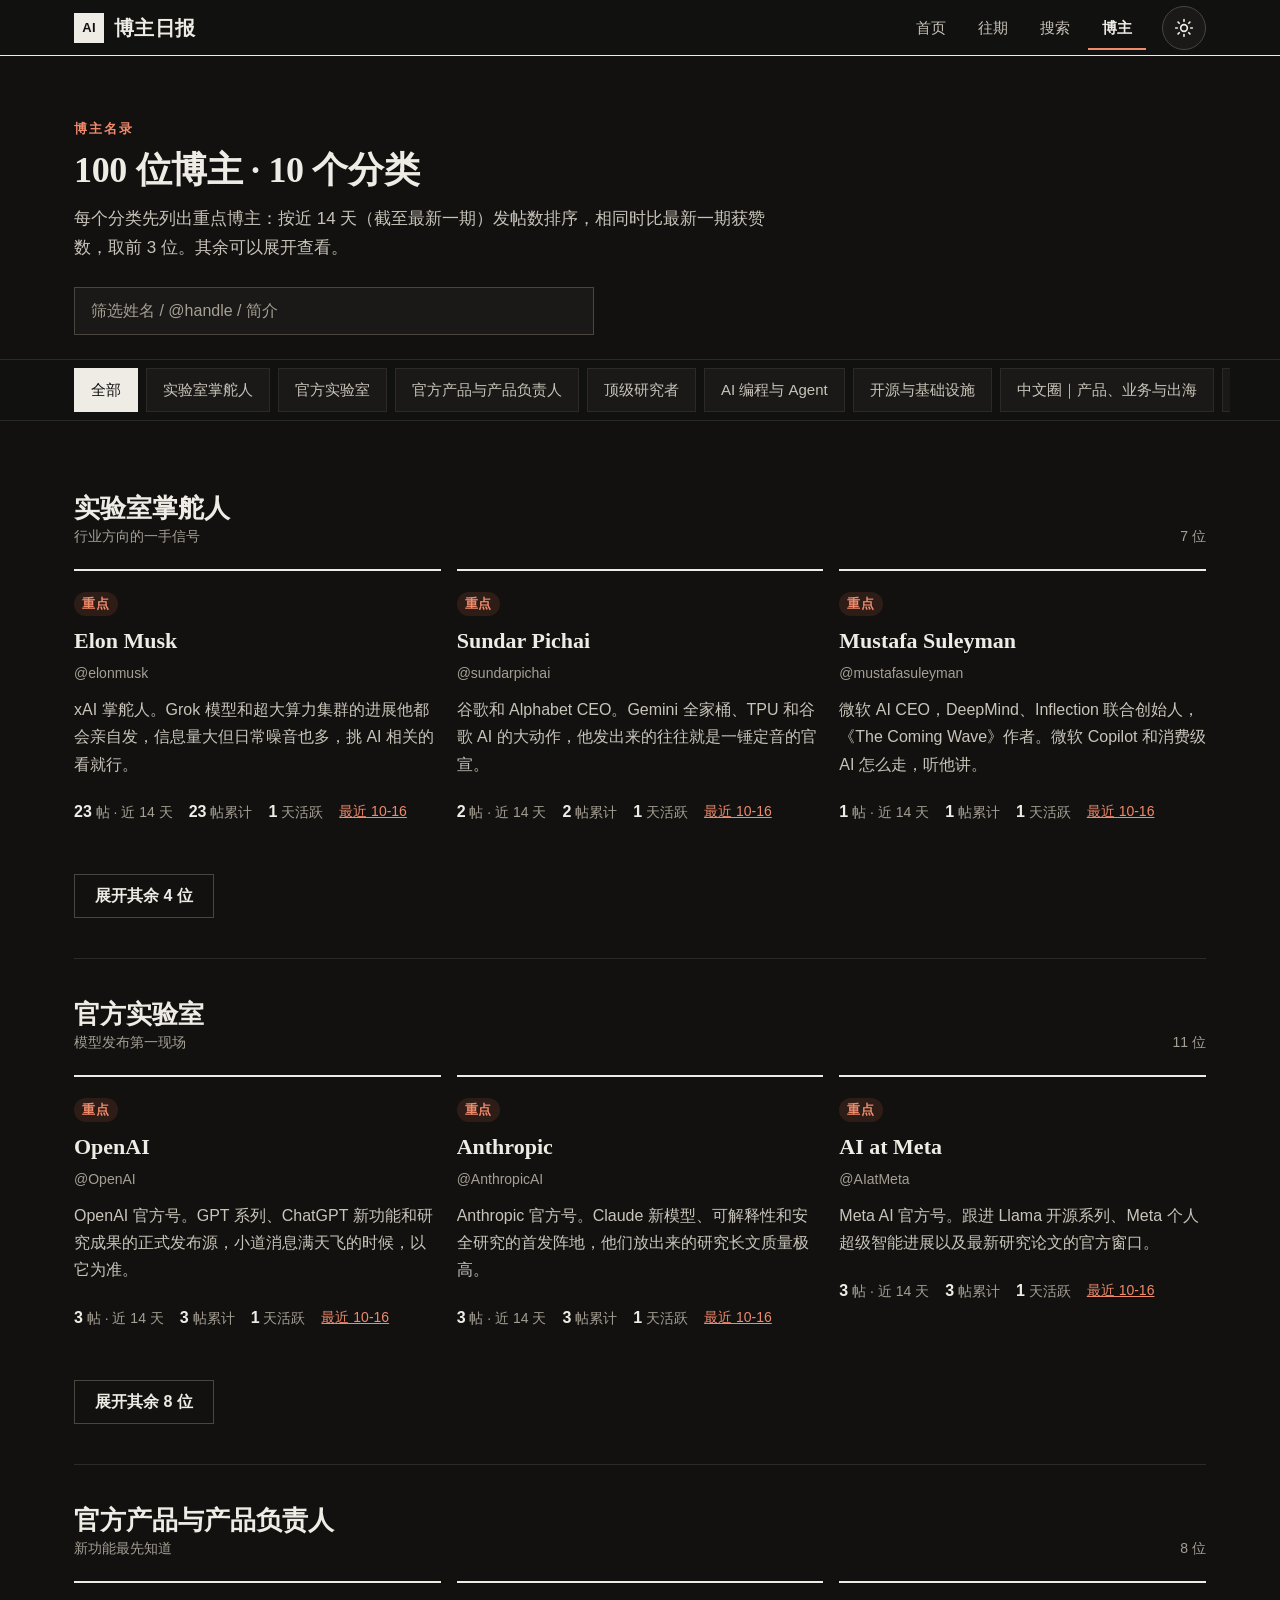
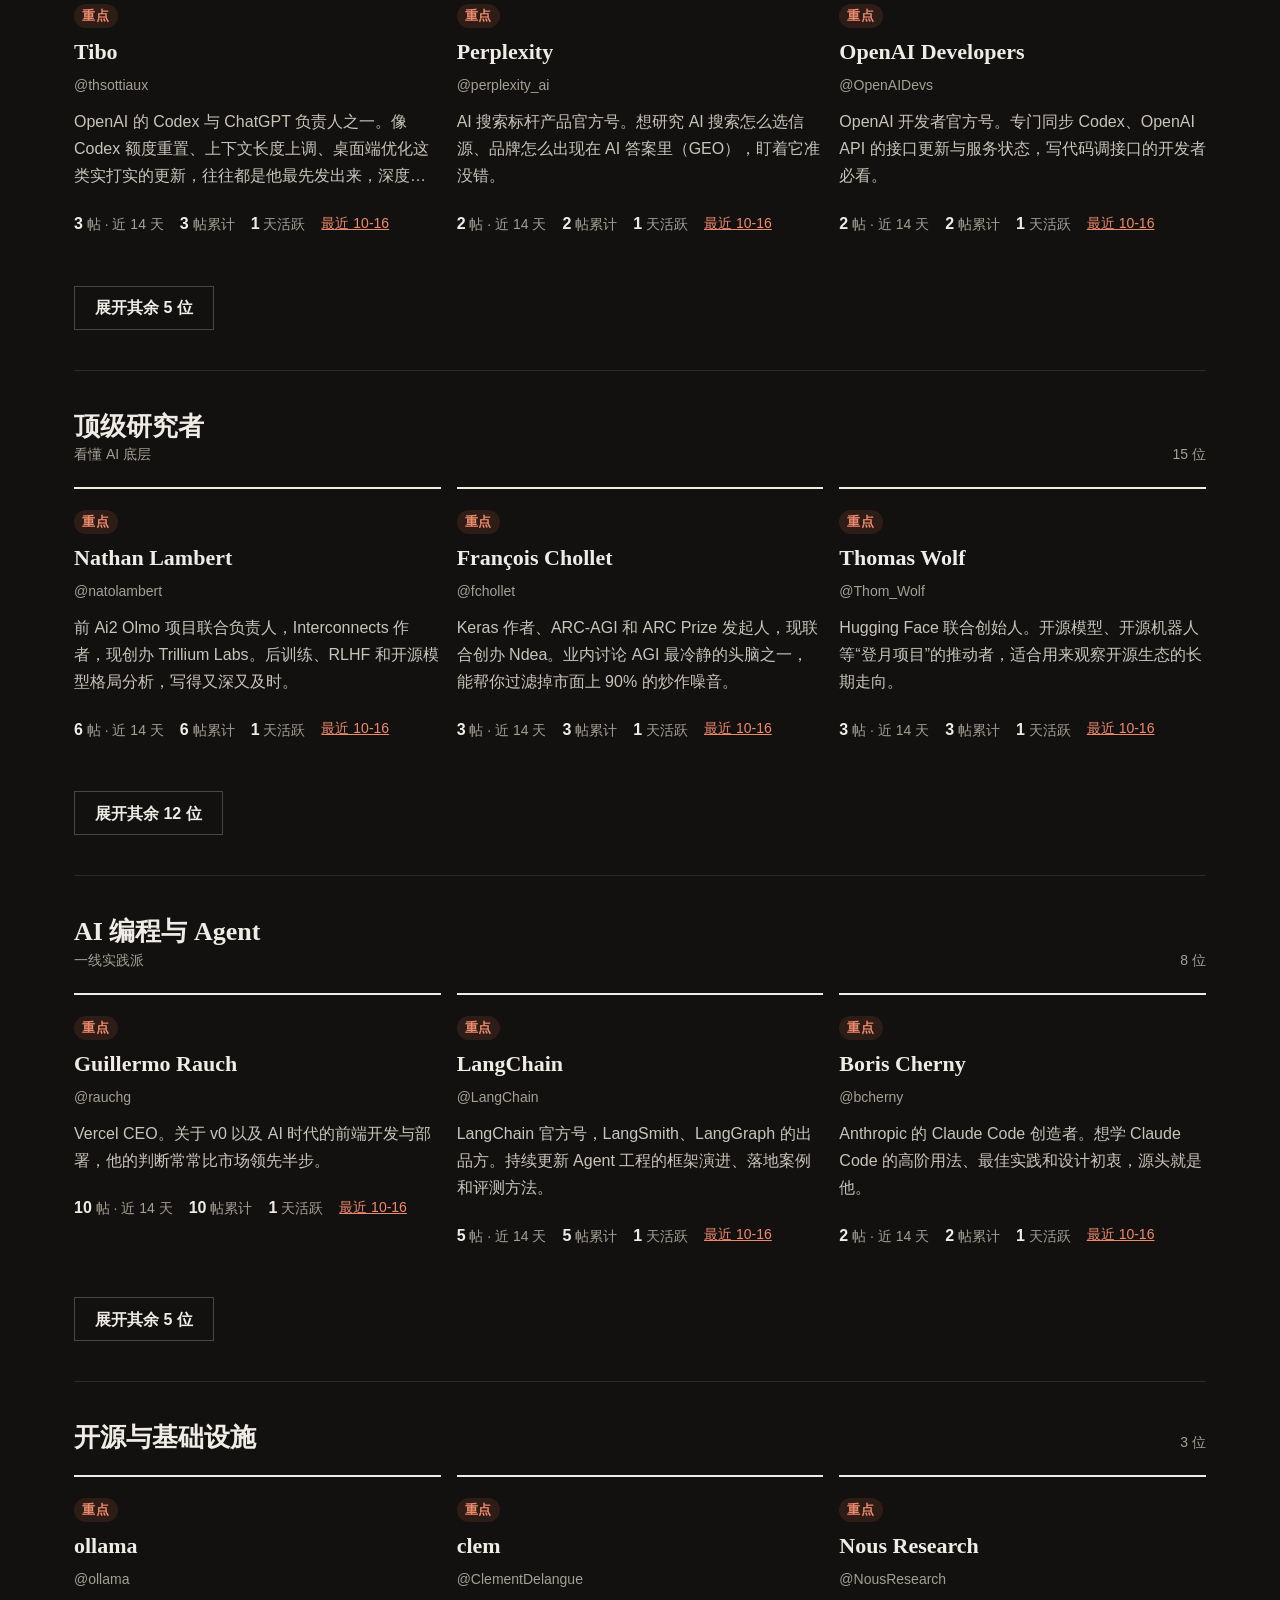
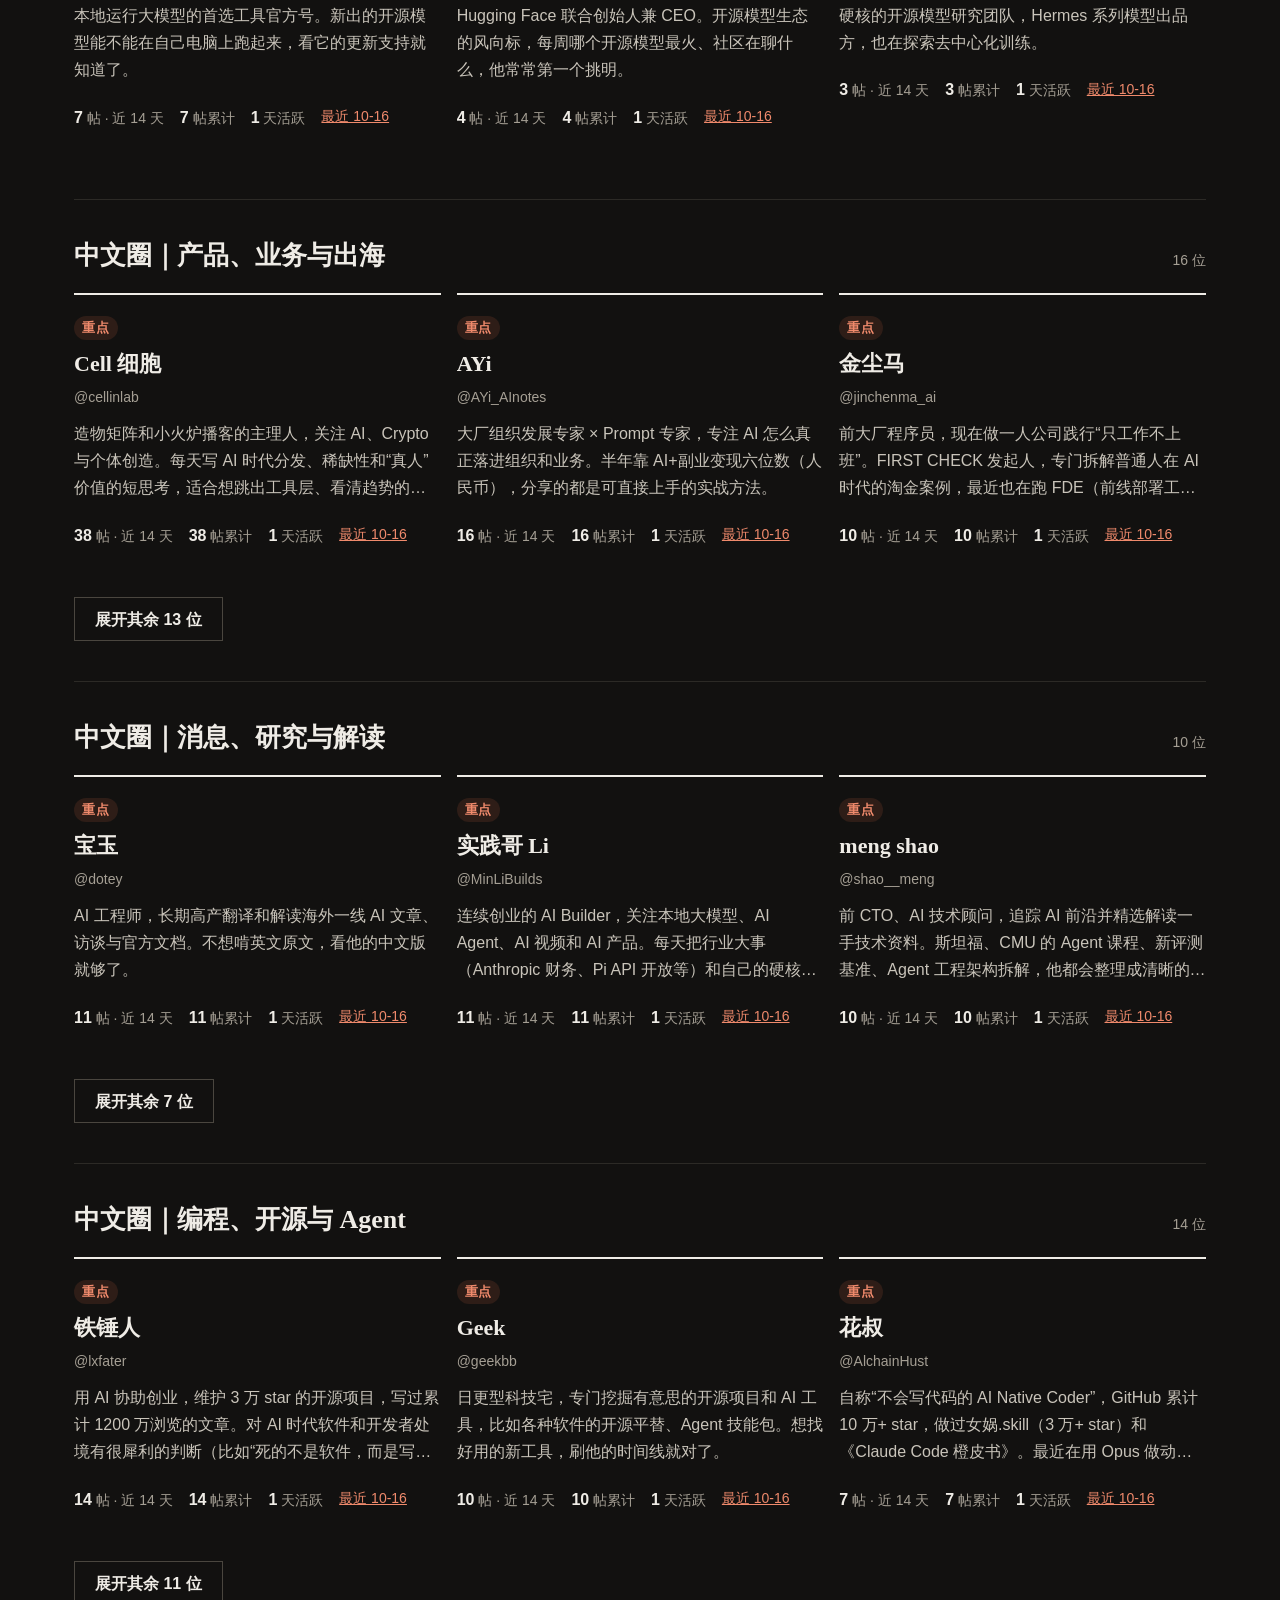
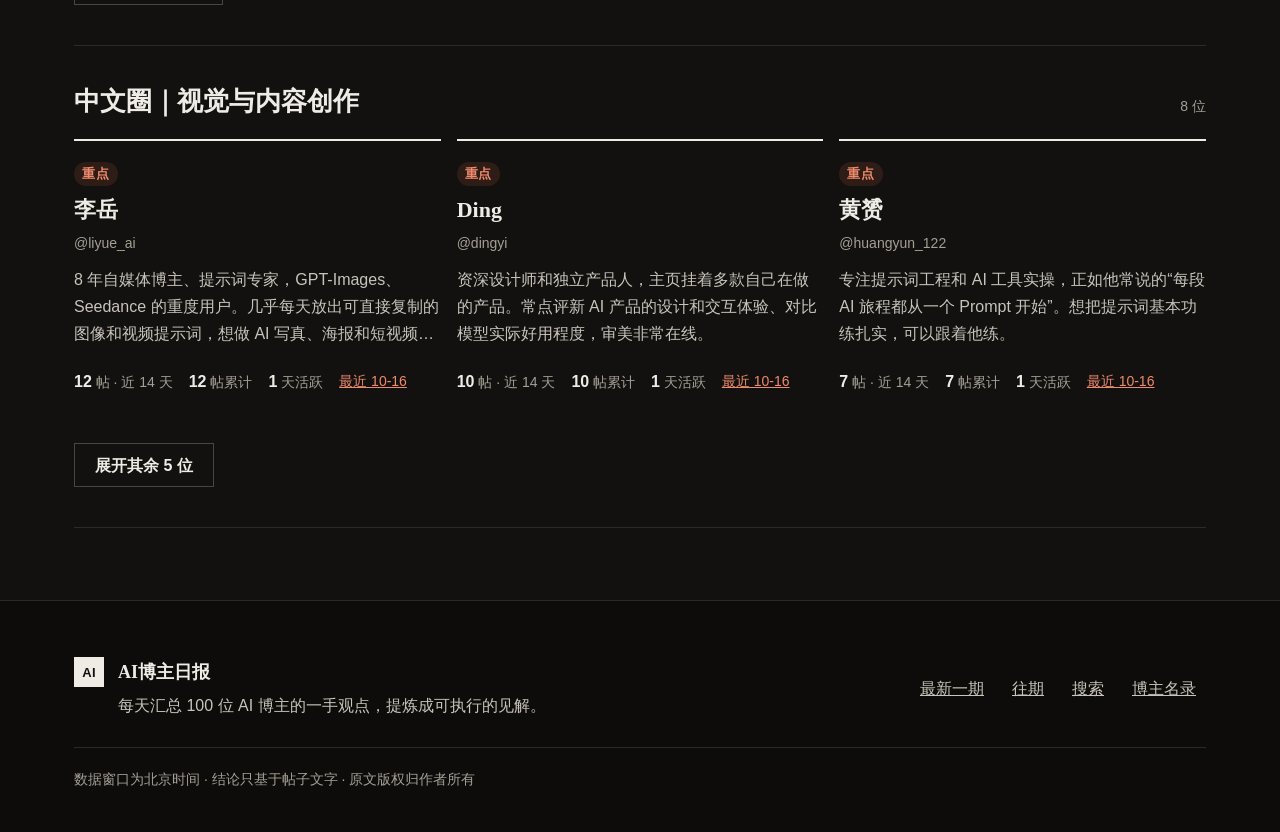
==== commit 1c125fd7: "feat: AI博主日报 v5.1 改版上线（首页即最新期、站内搜索预览、博主分类、缓存版本号等）" ====
--- a/bloggers.html
+++ b/bloggers.html
@@ -1,6 +1,5 @@
-<!doctype html><html lang="zh-CN"><head><meta charset="utf-8"><script>(function(){try{var t=localStorage.getItem("aidd-theme")}catch(e){}document.documentElement.dataset.theme=t==="light"?"light":"dark"})()</script><meta name="viewport" content="width=device-width,initial-scale=1">
-<title>博主 · AI博主日报</title><meta name="description" content="AI 博主活跃度与最近发帖"><meta property="og:title" content="博主 · AI博主日报"><meta property="og:description" content="AI 博主活跃度与最近发帖"><meta property="og:type" content="website">
-<link rel="icon" href="data:image/svg+xml,%3Csvg xmlns='http://www.w3.org/2000/svg' viewBox='0 0 32 32'%3E%3Crect width='32' height='32' rx='7' fill='%232b6cb0'/%3E%3Ctext x='16' y='22' font-size='16' text-anchor='middle' fill='white' font-family='sans-serif' font-weight='700'%3EAI%3C/text%3E%3C/svg%3E">
-<link rel="stylesheet" href="assets/style.css"><link rel="stylesheet" href="assets/theme.css"></head><body data-page="bloggers">
-<main id="main" tabindex="-1"><div class="skeleton" style="width:40%;height:28px"></div><div class="skeleton"></div><div class="skeleton" style="width:80%"></div></main>
-<script src="assets/common.js"></script><script src="assets/bloggers.js"></script><script src="assets/theme-toggle.js"></script></body></html>
+<!-- 静态资源版本号 ?v=20261016：每次改 assets/*.css|js 后，把 4 个页面里的 v= 改成发布日期（见 README「静态资源版本号」） -->
+<!doctype html><html lang="zh-CN"><head><meta charset="utf-8"><script>(function(){try{var t=localStorage.getItem("aidd-theme")}catch(e){}document.documentElement.dataset.theme=t==="light"?"light":"dark"})()</script>
+<meta name="viewport" content="width=device-width,initial-scale=1"><title>博主 · AI博主日报</title><meta name="description" content="每天汇总 AI 博主的一手观点与学习海绵见解"><meta property="og:title" content="博主 · AI博主日报"><meta property="og:description" content="每天汇总 AI 博主的一手观点与学习海绵见解"><meta property="og:type" content="website"><link rel="icon" href="data:image/svg+xml,%3Csvg xmlns='http://www.w3.org/2000/svg' viewBox='0 0 32 32'%3E%3Crect width='32' height='32' fill='%23f08a6c'/%3E%3Ctext x='16' y='22' font-size='15' text-anchor='middle' fill='%23121110' font-family='sans-serif' font-weight='700'%3EAI%3C/text%3E%3C/svg%3E">
+<link rel="stylesheet" href="assets/base.css?v=20261016"><link rel="stylesheet" href="assets/theme.css?v=20261016"></head>
+<body data-page="bloggers"><main id="main" tabindex="-1"></main><script src="assets/app.js?v=20261016"></script></body></html>
--- a/assets/base.css
+++ b/assets/base.css
@@ -0,0 +1,127 @@
+/* v5 共用结构样式：颜色全部来自令牌（见 a.css / b.css） */
+*{box-sizing:border-box}html{-webkit-text-size-adjust:100%;scroll-padding-top:72px}
+body{margin:0;background:var(--bg);color:var(--text);font:16px/1.7 var(--font);transition:background-color .2s,color .2s}
+a{color:var(--link)}h1,h2,h3{margin:0;line-height:1.25;font-family:var(--display)}p{margin:0}
+:focus-visible{outline:2px solid var(--focus);outline-offset:2px}
+.sr{position:absolute;width:1px;height:1px;overflow:hidden;clip:rect(0 0 0 0)}
+.skip{position:absolute;left:-999px}.skip:focus{left:8px;top:8px;z-index:99;background:var(--surface);color:var(--text);padding:10px}
+mark{background:var(--mark);color:var(--mark-text);border-radius:2px;padding:0 1px}
+.wrap{max-width:1180px;margin:0 auto;padding:0 24px}
+.meta{color:var(--muted);font-size:14px}
+.btn{display:inline-flex;align-items:center;justify-content:center;gap:8px;min-height:44px;padding:0 20px;border:1px solid var(--border-strong);background:transparent;color:var(--text);font:inherit;font-size:16px;font-weight:600;text-decoration:none;cursor:pointer;white-space:nowrap;border-radius:var(--r-btn)}
+.btn:hover{border-color:var(--text)}
+.btn-pri{background:var(--primary);border-color:var(--primary);color:var(--on-primary)}.btn-pri:hover{background:var(--primary-hover);border-color:var(--primary-hover)}
+.btn-quiet{border-color:var(--border)}
+.icon-btn{width:44px;height:44px;display:inline-flex;align-items:center;justify-content:center;border:0;background:none;color:var(--text-2);cursor:pointer;border-radius:999px}
+.icon-btn:hover{background:var(--surface-2)}
+.pill{display:inline-block;font-size:13px;font-weight:700;letter-spacing:.06em;padding:1px 8px;border-radius:999px;background:var(--primary-weak);color:var(--accent);margin-right:8px;vertical-align:2px;font-family:var(--font)}
+.chips{display:flex;flex-wrap:wrap;gap:8px}
+.chip{min-height:44px;padding:0 16px;border:1px solid var(--border);background:var(--surface);color:var(--text-2);font:inherit;font-size:15px;border-radius:999px;cursor:pointer;white-space:nowrap}
+.chip[aria-pressed=true]{background:var(--text);border-color:var(--text);color:var(--bg)}
+input[type=search]{font:inherit;font-size:16px;color:var(--text);background:var(--surface);border:1px solid var(--border-strong);height:48px;padding:0 16px;border-radius:var(--r-btn);width:100%;min-width:0;accent-color:var(--accent)}
+input::placeholder{color:var(--muted)}
+/* 导航 ≤56px */
+.nav{position:sticky;top:0;z-index:30;background:var(--bar-bg);backdrop-filter:blur(10px);border-bottom:1px solid var(--border)}
+.nav-in{max-width:1180px;margin:auto;height:56px;display:flex;align-items:center;gap:16px;padding:0 24px}
+.brand{display:flex;align-items:center;gap:10px;color:var(--text);text-decoration:none;min-height:44px;flex:none}
+.brand-mark{display:inline-flex;align-items:center;justify-content:center;width:30px;height:30px;background:var(--text);color:var(--bg);font:800 13px/1 var(--font);letter-spacing:.02em;border-radius:var(--r-mark)}
+.brand-name{font:700 18px/1 var(--display);letter-spacing:.02em}
+.nav-links{display:flex;gap:4px;margin-left:auto}
+.nav-links a{display:flex;align-items:center;min-height:44px;padding:0 14px;color:var(--text-2);text-decoration:none;font-size:15px;font-weight:500;border-radius:var(--r-btn)}
+.nav-links a:hover{color:var(--text);background:var(--surface-2)}
+.nav-links a[aria-current=page]{color:var(--text);font-weight:700;box-shadow:inset 0 -2px 0 var(--accent);border-radius:0}
+.theme-toggle{flex:none;width:44px;height:44px;display:inline-flex;align-items:center;justify-content:center;border:1px solid var(--border-strong);background:var(--surface);color:var(--text);border-radius:999px;cursor:pointer;padding:0}
+.theme-toggle:hover{border-color:var(--accent);color:var(--accent)}.theme-toggle:active{transform:scale(.94)}
+.theme-toggle svg{width:20px;height:20px}.theme-toggle .i-moon{display:none}
+[data-theme=light] .theme-toggle .i-sun{display:none}[data-theme=light] .theme-toggle .i-moon{display:block}
+@media(max-width:719px){.nav-in{padding:0 12px 0 16px;gap:4px}.brand-name{display:none}.nav-links a{padding:0 11px}}
+/* 区块 */
+.sec{padding:72px 0}.sec-tight{padding:32px 0 72px}.sec-alt{background:var(--band);border-top:1px solid var(--border);border-bottom:1px solid var(--border)}
+.sec-h{margin-bottom:32px}.eyebrow{font:700 13px/1.4 var(--font);letter-spacing:.16em;color:var(--accent);margin-bottom:10px}
+.sec-h h2,.page-h h1{font-size:clamp(26px,3.2vw,36px);font-weight:800;letter-spacing:-.01em}
+.lede{font-size:17px;color:var(--text-2);margin-top:12px;max-width:42em}
+.page-h{padding:64px 0 24px;border-bottom:1px solid var(--border)}
+/* 见解 */
+.ins-grid{display:grid;gap:20px;grid-template-columns:repeat(auto-fill,minmax(320px,1fr))}
+.ins{position:relative;scroll-margin-top:80px}
+.ins-n{font:800 14px/1 var(--font);color:var(--accent);letter-spacing:.08em}
+.ins h3{font-size:20px;font-weight:700;margin:10px 0 12px;line-height:1.45}
+.ins-take{color:var(--text-2)}.ins-take b{color:var(--accent);margin-right:8px;font-size:15px}
+details summary{list-style:none;cursor:pointer;min-height:44px;display:inline-flex;align-items:center;gap:6px;color:var(--link);font-weight:600;font-size:15px}
+details summary::-webkit-details-marker{display:none}details summary::after{content:"";width:7px;height:7px;border:solid currentColor;border-width:0 2px 2px 0;transform:rotate(45deg) translateY(-2px);transition:transform .15s}
+details[open]>summary::after{transform:rotate(-135deg)}
+details p{color:var(--text-2);font-size:16px}
+/* 帖子 */
+.post{padding:20px 0;border-bottom:1px solid var(--border);scroll-margin-top:80px}
+.post-c{font-weight:700;font-size:17px;line-height:1.55}
+.post-kp{margin:10px 0 0;padding-left:1.2em;color:var(--text-2)}.post-kp li{margin:2px 0}
+.post-m{display:flex;flex-wrap:wrap;align-items:center;gap:4px 14px;margin-top:10px;font-size:14px;color:var(--muted)}
+.post-m a{color:var(--muted);min-height:44px;display:inline-flex;align-items:center;gap:4px}.post-m .who{color:var(--text);font-weight:600;text-decoration:none}
+.post-m .src{margin-left:auto;color:var(--link)}
+.flash{background:var(--primary-weak);transition:background 2s}
+.tabs{display:flex;gap:6px;overflow-x:auto;padding-bottom:12px;margin-bottom:8px;border-bottom:1px solid var(--border);scrollbar-width:thin}
+.tab{flex:none;min-height:44px;padding:0 16px;border:0;background:none;color:var(--text-2);font:inherit;font-size:15px;font-weight:600;cursor:pointer;border-radius:var(--r-btn)}
+.tab span{color:var(--muted);font-weight:400;margin-left:4px}
+.tab[aria-selected=true]{background:var(--text);color:var(--bg)}.tab[aria-selected=true] span{color:inherit;opacity:.8}
+.more{margin-top:20px}
+/* 日历 / 往期 */
+.cal{background:var(--surface);border:1px solid var(--border);padding:20px;border-radius:var(--r-card);max-width:380px;width:100%}
+.cal-h{display:flex;justify-content:space-between;align-items:baseline;margin-bottom:10px}
+.cal-g{display:grid;grid-template-columns:repeat(7,1fr);gap:4px;text-align:center}
+.cal-w{font-size:13px;color:var(--muted)}
+.cal-d{height:44px;display:flex;align-items:center;justify-content:center;font-size:15px;color:var(--disabled);border-radius:var(--r-btn)}
+.cal-d.on{color:var(--accent);font-weight:800;background:var(--primary-weak);text-decoration:none}.cal-d.on:hover,.cal-d.cur{background:var(--primary);color:var(--on-primary)}
+.arc-row{display:grid;gap:40px;align-items:center}@media(min-width:900px){.arc-row{grid-template-columns:1fr 380px}}
+.arc-row .btn{margin-top:24px}
+.arc-grid{display:grid;gap:32px;align-items:start}@media(min-width:900px){.arc-grid{grid-template-columns:380px 1fr}}
+.issue-list{list-style:none;margin:0;padding:0}
+.issue{display:grid;gap:10px;padding:24px;border:1px solid var(--border);background:var(--surface);color:var(--text);text-decoration:none;border-radius:var(--r-card)}
+.issue:hover{border-color:var(--text)}.issue-d b{font:800 24px/1.2 var(--display);margin-right:10px}
+.issue-s{display:grid;gap:6px;color:var(--text-2)}.issue-s span::before{content:"· ";color:var(--accent);font-weight:800}
+/* 搜索 */
+.sbar{display:flex;gap:10px;margin:24px 0 16px;max-width:720px}.sbar .btn{flex:none}
+.hint{padding:24px 0}.hint .chips{margin-top:16px}
+.rcount{margin-bottom:12px}.rlist{list-style:none;margin:0;padding:0;display:grid;gap:10px}
+.r{border:1px solid var(--border);background:var(--surface);border-radius:var(--r-card)}
+.r-ins{background:var(--ins-surface);border-color:var(--ins-line)}
+.r-btn{display:grid;gap:4px;width:100%;text-align:left;padding:16px 20px;min-height:44px;background:none;border:0;color:var(--text);font:inherit;cursor:pointer;border-radius:inherit}
+.r-btn:hover .r-t{text-decoration:underline;text-underline-offset:3px}
+.r-btn[aria-expanded=true]{box-shadow:inset 0 0 0 2px var(--accent)}
+.r-k{font:700 13px/1.4 var(--font);letter-spacing:.06em;color:var(--accent)}
+.r-t{font-weight:700;font-size:17px;line-height:1.5}
+.r-x{padding:0 20px 20px;border-top:1px solid var(--border);padding-top:16px}
+.pv-t{font-size:22px;font-weight:800;margin:6px 0 14px;line-height:1.4}
+.pv-body{color:var(--text-2);margin-top:12px;white-space:pre-line}.pv-body.orig{color:var(--muted);font-size:16px}
+.pv-acts{display:flex;flex-wrap:wrap;gap:10px;margin-top:20px}
+.pv .meta{margin-top:12px}
+.sres{display:grid;gap:24px;align-items:start}
+@media(min-width:1000px){body.pv-open .sres{grid-template-columns:minmax(0,1fr) 460px}.pv{position:sticky;top:72px;max-height:calc(100vh - 88px);overflow:auto}}
+.pv{background:var(--surface);border:1px solid var(--border-strong);border-radius:var(--r-card)}
+.pv-h{display:flex;justify-content:space-between;align-items:center;padding:4px 8px 4px 20px;border-bottom:1px solid var(--border);position:sticky;top:0;background:var(--surface)}
+.pv-in{padding:20px}
+@media(max-width:999px){.pv{position:fixed;left:0;right:0;bottom:0;max-height:82vh;overflow:auto;z-index:40;border-radius:var(--r-card) var(--r-card) 0 0;box-shadow:var(--shadow-lg)}body.pv-open::after{content:"";position:fixed;inset:0;background:var(--scrim);z-index:35}}
+/* 博主 */
+.bl-tools{margin-top:24px;max-width:520px}
+.gnav{position:sticky;top:56px;z-index:20;background:var(--bar-bg);backdrop-filter:blur(10px);border-bottom:1px solid var(--border)}
+.gnav-in{display:flex;gap:8px;overflow-x:auto;padding-top:8px;padding-bottom:8px;scrollbar-width:none}.gnav .chip{flex:none}
+.bg{padding:40px 0;border-bottom:1px solid var(--border)}.bg-h{display:flex;justify-content:space-between;align-items:flex-end;gap:16px;margin-bottom:20px}
+.bg-h h2{font-size:26px;font-weight:800}
+.bc-key-grid{display:grid;gap:16px;grid-template-columns:repeat(auto-fill,minmax(300px,1fr))}
+.bc{scroll-margin-top:130px}.bc h3{font-size:18px;font-weight:700}.bc h3 a{color:var(--text);text-decoration:none}.bc h3 a:hover{text-decoration:underline}
+.bc-bio{color:var(--text-2);font-size:16px;margin-top:10px;display:-webkit-box;-webkit-line-clamp:3;-webkit-box-orient:vertical;overflow:hidden}
+.bc-st{display:flex;flex-wrap:wrap;gap:4px 16px;margin-top:12px;font-size:14px;color:var(--muted);align-items:center}.bc-st b{color:var(--text);font-size:16px}
+.bc-st a{min-height:44px;display:inline-flex;align-items:center;color:var(--link)}.warn{color:var(--danger)}
+.bc-rest{display:grid;gap:0 24px;grid-template-columns:repeat(auto-fill,minmax(260px,1fr));margin-top:16px}
+.bc-rest .bc{padding:14px 0;border-bottom:1px solid var(--border)}
+.silent summary{color:var(--text-2)}
+.state{text-align:center;padding:120px 24px}.state h1{font-size:32px}.state p{color:var(--text-2);margin:12px 0 24px}.state .acts{display:flex;gap:10px;justify-content:center;flex-wrap:wrap}
+/* 页脚 */
+.foot{border-top:1px solid var(--border);background:var(--foot-bg);padding:56px 0 40px;margin-top:0}
+.foot-in{max-width:1180px;margin:auto;padding:0 24px;display:grid;gap:28px}
+@media(min-width:900px){.foot-in{grid-template-columns:1fr auto}}
+.foot-brand{display:flex;gap:14px;align-items:flex-start}.foot-brand b{font-family:var(--display);font-size:18px}.foot-brand p{color:var(--text-2);margin-top:4px}
+.foot-links{display:flex;flex-wrap:wrap;gap:4px 8px}.foot-links a{min-height:44px;display:inline-flex;align-items:center;padding:0 10px;color:var(--text-2)}
+.foot-note{grid-column:1/-1;color:var(--muted);font-size:14px;border-top:1px solid var(--border);padding-top:20px}
+@media(max-width:719px){.wrap{padding:0 20px}.sec{padding:52px 0}.page-h{padding:40px 0 20px}.ins-grid,.bc-key-grid{grid-template-columns:1fr}.post-m .src{margin-left:0}}
+[hidden]{display:none!important}
+.flash{box-shadow:0 0 0 2px var(--accent)}
--- a/assets/theme.css
+++ b/assets/theme.css
@@ -1,90 +1,72 @@
-/* v4 · D 深色（默认）+ 亮色，全站令牌。切换：<html data-theme="dark|light"> */
-:root,[data-theme=dark]{color-scheme:dark;
- --bg:#141414;--surface:#1c1c1c;--surface-2:#232323;--text:#ecebe8;--text-2:#c4c2bd;--muted:#a3a09a;--disabled:#77746f;
- --border:#2e2e2e;--border-strong:#4a4a4a;
- --accent:#e0b46a;--primary:#e0b46a;--primary-hover:#ecc683;--primary-weak:#2b2418;--on-primary:#141414;--focus:#f2cf8f;
- --insight:#e0b46a;--insight-bg:#1c1c1c;--insight-border:#e0b46a;--insight-line:#2e2e2e;--insight-surface:#1f1d19;
- --pick:#e0b46a;--pick-bg:#2b2418;--pick-border:#e0b46a;--pick-line:#4a3d26;--pick-surface:#1f1d19;
- --danger:#f2a097;--danger-bg:#3a1f1c;--mark:#5c4618;--mark-text:#fff4dc;
- --skeleton:#232323;--skeleton-hi:#2b2b2b;--bar-bg:rgba(20,20,20,.94);--scrim:rgba(0,0,0,.6);
- --shadow:0 1px 2px rgba(0,0,0,.4);--shadow-lg:0 4px 12px rgba(0,0,0,.5);
- --font:"Inter","Helvetica Neue",Arial,"PingFang SC","Noto Sans CJK SC",sans-serif}
-[data-theme=light]{color-scheme:light;
- --bg:#faf8f4;--surface:#ffffff;--surface-2:#f2eee6;--text:#1c1b19;--text-2:#45423d;--muted:#625e57;--disabled:#9a958c;
- --border:#e5e0d6;--border-strong:#c9c2b5;
- --accent:#8a5a12;--primary:#8a5a12;--primary-hover:#6f480e;--primary-weak:#f6eddc;--on-primary:#ffffff;--focus:#8a5a12;
- --insight:#8a5a12;--insight-bg:#ffffff;--insight-border:#8a5a12;--insight-line:#e5e0d6;--insight-surface:#fdfaf3;
- --pick:#8a5a12;--pick-bg:#f6eddc;--pick-border:#8a5a12;--pick-line:#e8d6b0;--pick-surface:#fdfaf3;
- --danger:#b42318;--danger-bg:#fdecea;--mark:#fbe3a6;--mark-text:#1c1b19;
- --skeleton:#efebe3;--skeleton-hi:#f6f3ed;--bar-bg:rgba(250,248,244,.94);--scrim:rgba(28,27,25,.45);
- --shadow:0 1px 2px rgba(28,27,25,.06);--shadow-lg:0 4px 12px rgba(28,27,25,.12)}
-body{background:var(--bg);color:var(--text);font-family:var(--font);transition:background-color .2s,color .2s}
-mark{background:var(--mark);color:var(--mark-text)}
-.logo,.logo span{color:var(--text)}
-.logo span{color:var(--accent)}
-:focus-visible{outline:2px solid var(--focus);outline-offset:2px}
-/* 吸顶顶栏 */
-.nav{position:sticky;top:0;z-index:20;background:var(--bar-bg);backdrop-filter:blur(8px);border-bottom:1px solid var(--border)}
-.nav-links a{color:var(--text-2)}
-.nav-links a:hover{background:var(--surface);color:var(--text)}
-.nav-links a[aria-current=page]{color:var(--accent);box-shadow:inset 0 -2px 0 var(--accent)}
-.nav-search input{background:var(--surface);border-color:var(--border-strong);color:var(--text)}
-.nav-search input::placeholder{color:var(--muted)}
-.toolbar{top:56px}
-/* 主题切换按钮 */
-.theme-toggle{flex:none;width:44px;height:44px;margin-left:8px;display:inline-flex;align-items:center;justify-content:center;border-radius:999px;border:1px solid var(--border-strong);background:var(--surface);color:var(--text);cursor:pointer;padding:0}
-.theme-toggle:hover{border-color:var(--accent);color:var(--accent)}
-.theme-toggle:focus-visible{outline:2px solid var(--focus);outline-offset:2px}
-.theme-toggle:active{transform:scale(.94)}
-.theme-toggle svg{width:20px;height:20px}
-.theme-toggle .i-moon{display:none}
-[data-theme=light] .theme-toggle .i-sun{display:none}
-[data-theme=light] .theme-toggle .i-moon{display:block}
-@media(max-width:719px){.theme-toggle{margin-left:0}}
-/* 通用组件 */
-.meta{color:var(--muted)}
-.btn{border-radius:999px;background:var(--surface);border-color:var(--border-strong);color:var(--text)}
-.btn[aria-disabled=true],.btn[disabled]{opacity:.55;background:var(--surface)}
-.icon-btn{color:var(--text-2)}
-input,select,textarea{color:var(--text)}
-/* 每期页（D 版式） */
-main.narrow h1{font-size:40px;font-weight:800;letter-spacing:-.02em;margin-top:6px}
-.tldr{background:none;border:0;border-radius:0;margin-top:44px;padding:0;font-size:20px;line-height:1.7;color:var(--text)}
-.tldr>b{display:block;font-size:12px;font-weight:700;letter-spacing:.24em;color:var(--accent);margin-bottom:12px}
-.tldr>b::before{content:"SUMMARY · "}
-.tldr-list{margin:0;padding:0;list-style:none;counter-reset:t}
-.tldr-list li{counter-increment:t;display:grid;grid-template-columns:2.4em 1fr;padding:12px 0;border-top:1px solid var(--border);font-size:19px}
-.tldr-list li:last-child{border-bottom:1px solid var(--border)}
-.tldr-list li::before{content:counter(t,decimal-leading-zero);font-size:13px;font-weight:700;color:var(--accent);padding-top:.45em}
-.insights{background:none;border:0;padding:0;margin-top:56px}
-.insights>.section-h h2{font-size:12px;font-weight:700;letter-spacing:.24em;color:var(--accent)}
-.insights>.section-h h2::before{content:"INSIGHTS · "}
-.ins-grid{gap:16px}
-.ins{background:var(--surface);border:1px solid var(--border);border-radius:6px;padding:22px 22px 10px}
-.ins:target{box-shadow:0 0 0 2px var(--accent)}
-.ins-t{flex-wrap:wrap;position:relative}
-.ins .num{background:none;width:100%;height:auto;justify-content:flex-start;font-size:13px;letter-spacing:.12em;color:var(--accent)}
-.ins .num::before{content:"0"}
-.ins h3{font-size:19px;font-weight:700;line-height:1.45;flex:1;padding-right:44px;color:var(--text)}
-.ins .copy{position:absolute;right:-10px;top:-10px;color:var(--muted)}
-.ins .take{color:var(--text-2);line-height:1.75}
-.ins .take::before{content:"启发：";background:none;color:var(--accent);font-weight:700;padding:0;margin-right:8px}
-.ins summary{color:var(--accent);font-weight:600}
-.ins details p{color:var(--text-2)}
-.btn{white-space:nowrap}
-@media(min-width:960px){.aside{top:72px}}
-input[type=search]{accent-color:var(--accent)}
-.btn-primary{background:var(--primary);border-color:var(--primary);color:var(--on-primary)}
-.btn-primary:hover{background:var(--primary-hover);border-color:var(--primary-hover)}
-.date-jump input{min-width:0;flex:1}
-.tldr:not(.is-list){font-size:19px}
-.res.ins-hit .badge{background:var(--primary-weak);color:var(--accent)}
-/* 吸顶总高 ≤56：每期页导航随页面滚走，仅工具栏吸顶（含主题切换） */
-body[data-page=issue] .nav{position:relative}
-body[data-page=issue] .toolbar{top:0}
-.tb-row .theme-toggle{margin-left:0}
-html{scroll-padding-top:72px}
-.group,.post,.ins{scroll-margin-top:72px}
-.summary.is-list{display:block;margin-top:var(--s3);font-size:16px;line-height:1.7;max-height:calc(6px + 5.1em);overflow:hidden;margin-bottom:8px}
-.summary.is-list.open{max-height:none}
-.summary.is-list li{font-size:16px;padding:6px 0}
+/* V5-A 编辑媒体品牌站：衬线大字、发丝线、朱砂红单强调 */
+:root,[data-theme=dark]{color-scheme:dark;--bg:#121110;--surface:#1a1917;--surface-2:#22201d;--band:#171614;--foot-bg:#0d0c0b;
+ --text:#efece6;--text-2:#c9c4ba;--muted:#a59f94;--disabled:#6e6961;--border:#2c2a26;--border-strong:#4a463f;
+ --accent:#f08a6c;--link:#f08a6c;--primary:#f08a6c;--primary-hover:#f5a28a;--on-primary:#121110;--primary-weak:#2e1d17;--focus:#f6b39f;
+ --ins-surface:#1f1a17;--ins-line:#4a3329;--danger:#f2a097;--mark:#5a2a1c;--mark-text:#fff1ea;
+ --bar-bg:rgba(18,17,16,.94);--scrim:rgba(0,0,0,.6);--shadow-lg:0 -8px 30px rgba(0,0,0,.5)}
+[data-theme=light]{color-scheme:light;--bg:#f7f4ee;--surface:#fffdf9;--surface-2:#efebe3;--band:#f0ece4;--foot-bg:#ebe6dc;
+ --text:#1a1815;--text-2:#46423b;--muted:#635e55;--disabled:#a29c91;--border:#e0dad0;--border-strong:#c4bcae;
+ --accent:#a8391f;--link:#a8391f;--primary:#a8391f;--primary-hover:#8a2e18;--on-primary:#ffffff;--primary-weak:#f6e5de;--focus:#a8391f;
+ --ins-surface:#fbf3ee;--ins-line:#e6cbbf;--danger:#b42318;--mark:#f7d9cc;--mark-text:#1a1815;
+ --bar-bg:rgba(247,244,238,.94);--scrim:rgba(26,24,21,.45);--shadow-lg:0 -8px 30px rgba(26,24,21,.15)}
+:root{--font:"Inter","Helvetica Neue",Arial,"PingFang SC","Noto Sans CJK SC",sans-serif;--display:"Noto Serif CJK SC","Source Han Serif SC","Songti SC",serif;--r-btn:0;--r-card:0;--r-mark:0}
+.brand-name{font-weight:900;font-size:20px}
+.nav{border-bottom:1px solid var(--text)}
+.hero{padding:72px 0 64px;border-bottom:3px double var(--text)}
+.kicker{font:700 13px/1.4 var(--font);letter-spacing:.2em;color:var(--accent)}
+.hero-t{font-size:clamp(56px,10vw,128px);font-weight:900;letter-spacing:-.02em;line-height:1;margin:16px 0 14px}
+.hero-sub{color:var(--muted);font-size:16px;padding-bottom:28px;border-bottom:1px solid var(--border)}
+.hero-acts{display:flex;flex-wrap:wrap;gap:10px;margin-top:32px}
+.sec-h{border-bottom:1px solid var(--text);padding-bottom:16px;display:flex;flex-direction:column}
+.sec-h h2{font-weight:900}
+.ins-grid{gap:0 40px;grid-template-columns:repeat(auto-fill,minmax(320px,1fr))}
+.ins{padding:24px 0;border-bottom:1px solid var(--border)}
+.ins-n{font:900 34px/1 var(--display);letter-spacing:0}
+.ins h3{font-weight:900;font-size:21px}
+.pick-grid{display:grid;gap:0 40px}@media(min-width:900px){.pick-grid{grid-template-columns:repeat(3,1fr)}}
+.pick-grid .post-c{font-family:var(--display);font-weight:900;font-size:19px}
+.sec-alt{background:var(--band)}
+.tab[aria-selected=true]{background:none;color:var(--text);box-shadow:inset 0 -2px 0 var(--accent)}
+.tabs{border-bottom:1px solid var(--text)}
+.post-c{font-family:var(--display);font-weight:700}
+.cal{border-color:var(--text)}
+.issue{border-width:0 0 1px;background:none;padding:28px 0}.issue:hover{border-color:var(--accent)}.issue:hover b{color:var(--accent)}
+.r,.r-ins{border-width:0 0 1px;border-radius:0;background:none}.rlist{gap:0}
+.r-ins{background:var(--ins-surface);border:1px solid var(--ins-line)}
+.r-t{font-family:var(--display);font-size:18px}
+.pv-t,.bg-h h2{font-weight:900}
+.bc-key{padding:20px 0;border-top:2px solid var(--text)}
+.bc-key h3{font-size:22px;font-weight:900}
+.chip{border-radius:0}
+.flash{box-shadow:none;outline:2px solid var(--accent);outline-offset:10px}
+/* C 定稿：A 视觉 + 无线条期号数据 + 单列要点 */
+.istats{display:flex;flex-wrap:wrap;gap:20px 64px;margin:14px 0 0;font-variant-numeric:lining-nums tabular-nums}
+.istats dt{font-size:14px;color:var(--muted);letter-spacing:.08em}
+.istats dd{margin:6px 0 0;font:700 40px/1 var(--display);color:var(--text)}
+.istats+.hero-sub{border-bottom:0;padding:24px 0 8px;font-size:16px}
+@media(max-width:719px){.istats{display:grid;grid-template-columns:1fr 1fr;gap:20px 24px}.istats dd{font-size:34px}}
+/* 要点：P1 卡片（定稿） */
+.pts{list-style:none;padding:0;margin:24px 0 0}
+.p1{display:grid;gap:16px}
+@media(min-width:900px){.p1{grid-template-columns:1fr 1fr;gap:24px}}
+.p1 li{display:flex;flex-direction:column;border:1px solid var(--border);padding:24px 28px 12px}
+.p1-n{display:block;font:700 15px/1 var(--display);color:var(--accent);letter-spacing:.1em;margin-bottom:14px}
+.p1 p{font:500 19px/1.65 var(--display);margin:0 0 16px;text-wrap:pretty}
+.p1-more{margin-top:auto;align-self:flex-start;display:inline-flex;align-items:center;gap:6px;min-height:44px;font-size:16px;font-weight:600;color:var(--accent);text-decoration:none;border-top:1px solid var(--border);width:100%}
+.p1-more:hover{text-decoration:underline;text-underline-offset:4px}
+.p1-more:focus-visible{outline:2px solid var(--focus,var(--accent));outline-offset:2px}
+.pts+.hero-acts{margin-top:36px}
+@media(max-width:719px){.p1 li{padding:20px 20px 8px}.p1 p{font-size:18px}}
+
+/* v5 落地增量 */
+.gnav{position:static}
+.cal-h{align-items:center}.cal-empty{margin:8px 0 0}
+.progress{height:4px;background:var(--border);margin:8px 0 16px;overflow:hidden}.progress i{display:block;height:100%;background:var(--accent)}
+.btn[aria-disabled=true]{color:var(--disabled);border-color:var(--border);cursor:not-allowed;pointer-events:none}
+.nav-in{height:55px}.brand{min-width:44px}.cal-g{gap:4px 2px}.cal-d{min-width:44px}.bcard h3 a,.feat h3 a{display:inline-flex;align-items:center;min-height:44px}
+h3>a[target=_blank]{display:inline-flex;min-width:44px;align-items:center;min-height:44px}
+main{min-height:calc(100vh - 56px)}
+.rgrp+.rgrp{margin-top:24px}.rgrp-h{font-size:18px;margin:0 0 10px}.rgrp-h .meta{font-weight:400;margin-left:6px}.more-r{margin-top:20px;min-height:44px}
+.issue-i{display:block;min-height:1.6em;font-size:15px;color:var(--text);overflow:hidden;text-overflow:ellipsis;white-space:nowrap}
+.to-top{position:fixed;right:16px;bottom:calc(16px + env(safe-area-inset-bottom));width:48px;height:48px;border-radius:999px;border:1px solid var(--border);background:var(--surface);color:var(--text);display:flex;align-items:center;justify-content:center;cursor:pointer;z-index:20;box-shadow:0 2px 8px rgba(0,0,0,.25)}.to-top[hidden]{display:none}.to-top:focus-visible{outline:2px solid var(--accent);outline-offset:2px}
+@media(min-width:1280px){.to-top{right:max(16px,calc((100vw - 1180px)/2 - 64px))}}
